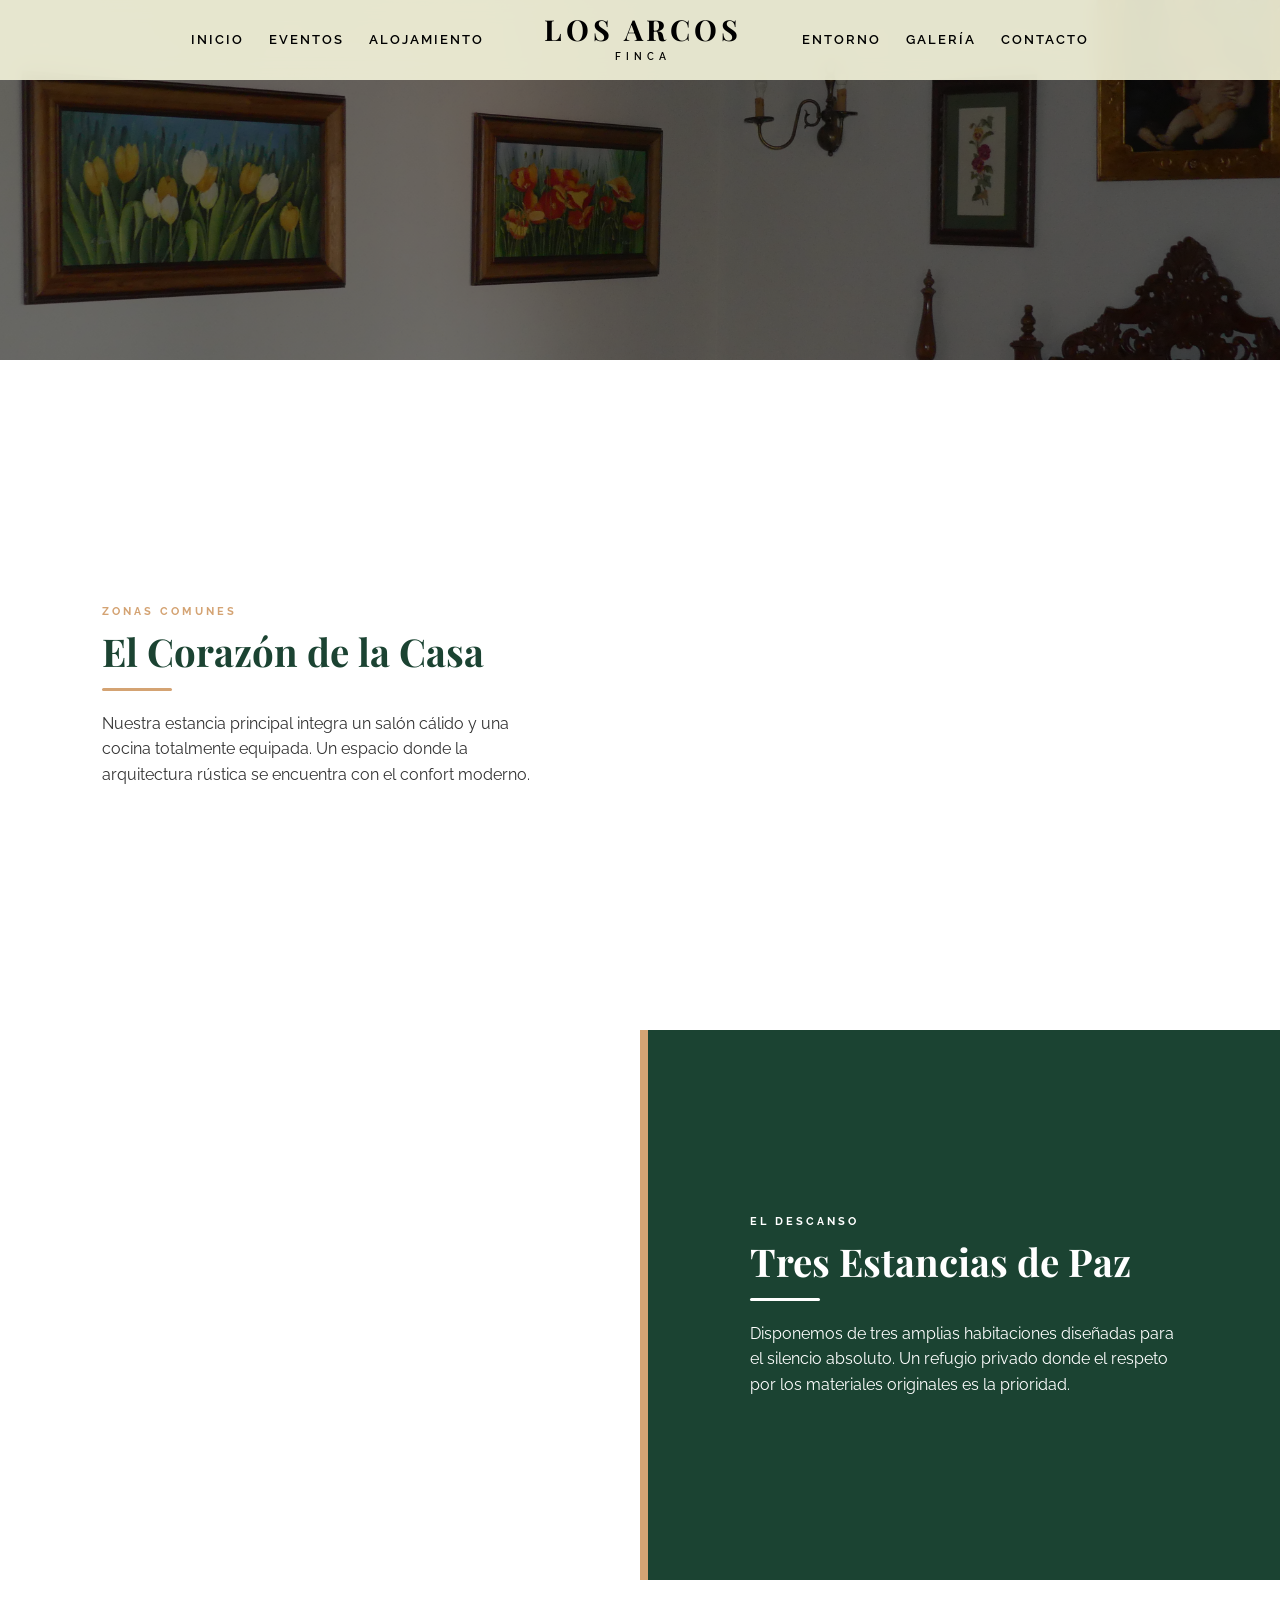
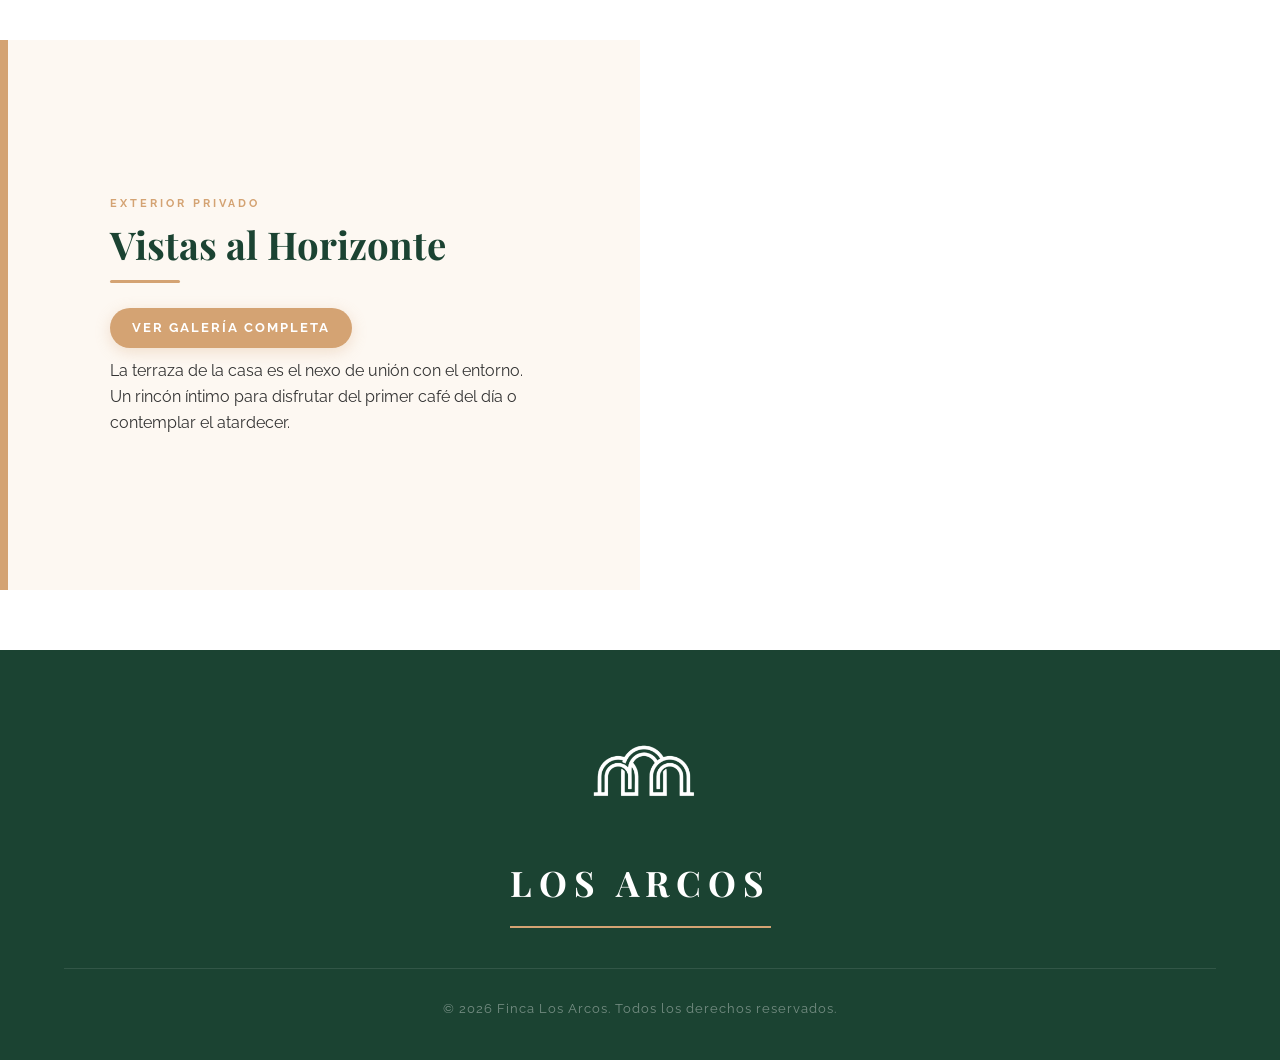
==== alojamiento.html @ bed1487e "animaciones en todas las paginas" ====
<!DOCTYPE html>
<html lang="es">

<head>
    <meta charset="UTF-8">
    <meta name="viewport" content="width=device-width, initial-scale=1.0">
    <title>Alojamiento | La Finca</title>
    <link rel="stylesheet" href="style.css">
    <link rel="stylesheet" href="https://unpkg.com/aos@next/dist/aos.css" />
    <link href="https://fonts.googleapis.com/css2?family=Montserrat:wght@400;600&family=Playfair+Display:wght@700&display=swap" rel="stylesheet">
</head>

<body>

    <header class="header-interno header-alojamiento">
        <nav class="nav-principal">
            <div class="nav-bloque">
                <a href="index.html">Inicio</a>
                <a href="eventos.html">Eventos</a>
                <a href="alojamiento.html">Alojamiento</a>
            </div>
            <div class="logo-central">
                <h1>LOS ARCOS</h1>
                <div class="sub-logo"><span>FINCA</span></div>
            </div>
            <div class="nav-bloque">
                <a href="lugar.html">Entorno</a>
                <a href="galeria.html">Galería</a>
                <a href="contacto.html">Contacto</a>
            </div>
        </nav>
        <h1 class="titulo-pagina" data-aos="fade-up" style="color: white; position: relative; z-index: 1;"></h1>
    </header>

    <main>
        <section class="seccion-lugar-premium">
            <div class="bloque-mosaico">
                <div class="mosaico-texto animar" data-aos="fade-right">
                    <span class="tag-categoria">ZONAS COMUNES</span>
                    <h2>El Corazón de la Casa</h2>
                    <p>Nuestra estancia principal integra un salón cálido y una cocina totalmente equipada. Un espacio
                        donde la arquitectura rústica se encuentra con el confort moderno.</p>
                </div>
                <div class="contenedor-imagen-mosaico animar" data-aos="fade-left">
                    <div class="mosaico-imagen" style="background-image: url('Imagenes/salon.jpg');"></div>
                </div>
            </div>
        </section>

        <section class="seccion-lugar-premium" style="padding-top: 0;">
            <div class="bloque-mosaico invertido">
                <div class="mosaico-texto animar fondo-verde-lujo" data-aos="fade-left">
                    <span class="tag-categoria">EL DESCANSO</span>
                    <h2 class="text-blanco">Tres Estancias de Paz</h2>
                    <p class="text-blanco-suave">Disponemos de tres amplias habitaciones diseñadas para el silencio
                        absoluto. Un refugio privado donde el respeto por los materiales originales es la prioridad.</p>
                </div>
                <div class="contenedor-imagen-mosaico animar" data-aos="fade-right">
                    <div class="mosaico-imagen" style="background-image: url('Imagenes/Cama.JPG');"></div>
                </div>
            </div>
        </section>

        <section class="seccion-lugar-premium" style="padding-top: 0;">
            <div class="bloque-mosaico">
                <div class="mosaico-texto animar fondo-gris-lujo" data-aos="fade-right">
                    <span class="tag-categoria">EXTERIOR PRIVADO</span>
                    <div class="mosaico-cabecera">
                        <h2>Vistas al Horizonte</h2>
                        <a href="galeria.html" class="boton-dorado-mosaico">Ver Galería Completa</a>
                    </div>
                    <p>La terraza de la casa es el nexo de unión con el entorno. Un rincón íntimo para disfrutar del
                        primer café del día o contemplar el atardecer.</p>
                </div>
                <div class="contenedor-imagen-mosaico animar" data-aos="fade-left">
                    <div class="mosaico-imagen" style="background-image: url('Imagenes/terraza2.jpg');"></div>
                </div>
            </div>
        </section>
    </main>

    <footer class="footer-premium">
        <div class="footer-content">
            <div class="footer-logo-contenedor">
                <a href="index.html">
                    <img src="Imagenes/arcos_logo.png" alt="Logo Los Arcos" class="logo-footer-img">
                    <h2 class="footer-logo-texto">LOS ARCOS</h2>
                </a>
            </div>
            <div class="footer-copyright">
                <p>&copy; 2026 Finca Los Arcos. Todos los derechos reservados.</p>
            </div>
        </div>
    </footer>

    <script src="https://unpkg.com/aos@next/dist/aos.js"></script>
    <script>
        AOS.init({
            duration: 1000,
            once: true,
            offset: 150
        });
    </script>
</body>

</html>
---- style.css ----
/* ============================================================
   1. VARIABLES Y BASE (Limpio y Optimizado)
   ============================================================ */
@import url('https://fonts.googleapis.com/css2?family=Playfair+Display:ital,wght@0,700;1,700&family=Raleway:wght@300;400;600&display=swap');

:root {
    --primario: #1b4332;
    /* Verde Bosque */
    --secundario: #d4a373;
    /* Dorado Arcos */
    --fondo: #ffffff;
    /* Blanco puro para que solo destaque el header */
    --blanco: #ffffff;
    --fuente-titulos: 'Playfair Display', serif;
    --fuente-texto: 'Raleway', sans-serif;
    --sombra: 0 10px 30px rgba(0, 0, 0, 0.15);
    --grid-verde: #3d5245;
    --grid-naranja: #fdf2e9;
}

* {
    margin: 0;
    padding: 0;
    box-sizing: border-box;
}

body {
    background-color: var(--fondo);
    font-family: var(--fuente-texto);
    color: #333;
    overflow-x: hidden;
    line-height: 1.6;
    width: 100%;
}

/* ============================================================
   2. NAVEGACIÓN (Centrado Premium)
   ============================================================ */
.nav-principal {
    position: fixed;
    top: 0;
    left: 0;
    width: 100%;
    padding: 15px 5%;
    background: rgba(245, 245, 220, 0.9);
    /* Mantenemos el header beige solicitado */
    backdrop-filter: blur(10px);
    display: flex;
    justify-content: center;
    align-items: center;
    gap: 60px;
    z-index: 9000;
}

.logo-central {
    text-align: center;
    flex-shrink: 0;
}

.logo-central h1 {
    font-family: var(--fuente-titulos);
    font-size: 1.8rem;
    color: #000000;
    letter-spacing: 4px;
    margin: 0;
    line-height: 1;
}

.sub-logo span {
    font-size: 10px;
    color: #000000;
    letter-spacing: 5px;
    text-transform: uppercase;
    font-weight: 600;
    display: block;
    margin-top: 5px;
}

.nav-bloque {
    display: flex;
    gap: 25px;
}

.nav-bloque a {
    text-decoration: none;
    color: #000000;
    font-size: 0.8rem;
    text-transform: uppercase;
    letter-spacing: 2px;
    font-weight: 600;
    transition: 0.3s;
}

.nav-bloque a:hover {
    color: var(--primario);
}


/* ============================================================
   3. CABECERAS (HEADERS)
   ============================================================ */
.header-inicio,
.header-interno {
    width: 100%;
    background-size: cover;
    background-position: center;
    display: flex;
    flex-direction: column;
    justify-content: center;
    align-items: center;
    color: white;
    text-align: center;
}

.header-inicio {
    height: 100vh;
    background-image: linear-gradient(rgba(0, 0, 0, 0.3), rgba(0, 0, 0, 0.3)), url('Imagenes/foto_principal_piscina.jpg');
}

.header-interno {
    height: 40vh;
    padding-top: 80px;
}

.header-servicios {
    background-image: linear-gradient(rgba(0, 0, 0, 0.5), rgba(0, 0, 0, 0.5)), url('Imagenes/foto_evento_cumple.jpg');
    background-position: center 49%;
}

.header-galeria-foto,
.header-contacto {
    background-image: linear-gradient(rgba(0, 0, 0, 0.5), rgba(0, 0, 0, 0.5)), url('Imagenes/flores_lilas.JPG');
    background-position: center 40%;
}

.header-lugar {
    background-image: linear-gradient(rgba(0, 0, 0, 0.5), rgba(0, 0, 0, 0.5)), url('Imagenes/flores4.JPG');
    background-position: center 40%;
}

.header-alojamiento {
    background-image: linear-gradient(rgba(0, 0, 0, 0.5), rgba(0, 0, 0, 0.5)), url('Imagenes/Cuarto_con_aire2.JPG   ');
    background-position: center 35%; 
}

.titulo-pagina {
    font-family: var(--fuente-titulos);
    font-size: clamp(2.2rem, 8vw, 3.5rem);
    color: var(--primario);
    margin: 40px 0;
    text-align: center;
}

/* ============================================================
   4. MOSAICOS (Lujo Supremo)
   ============================================================ */
.seccion-lugar-premium {
    padding: 60px 0;
    width: 100%;
    overflow: hidden;
}

.bloque-mosaico {
    display: flex;
    flex-wrap: wrap;
    width: 100%;
    background: var(--blanco);
    align-items: stretch;
}

.bloque-mosaico.invertido {
    flex-direction: row-reverse;
}

.contenedor-imagen-mosaico,
.mosaico-texto {
    flex: 1;
    min-width: 50%;
    display: flex;
}

.mosaico-imagen {
    width: 100%;
    min-height: 550px;
    background-size: cover;
    background-position: center;
    transition: 0.8s ease;
}

.mosaico-texto {
    padding: 80px 8%;
    flex-direction: column;
    justify-content: center;
    position: relative;
}

.fondo-verde-lujo {
    background-color: var(--primario);
    border-left: 8px solid var(--secundario);
}

.fondo-gris-lujo {
    background-color: #fdf8f2;
    border-left: 8px solid var(--secundario);
}


.mosaico-texto h2 {
    color: var(--primario);
    font-family: var(--fuente-titulos);
    font-weight: 700;
    margin-bottom: 20px;
    font-size: 2.4rem;
    line-height: 1.1;
}

/* Nueva fila para título y botón en mosaicos */
.mosaico-cabecera {
    display: flex;
    align-items: baseline;
    gap: 25px;
    margin-bottom: 10px;
    width: 100%;
    flex-wrap: wrap;
}

.mosaico-cabecera h2 {
    margin-bottom: 0 !important;
}

.mosaico-cabecera h2::after {
    content: "";
    display: block;
    width: 40px;
    height: 3px;
    background-color: var(--secundario);
    margin-top: 10px;
    border-radius: 2px;
}

.mosaico-cabecera .boton-dorado-mosaico {
    margin-top: 0 !important;
    flex-shrink: 0;
    padding: 10px 22px !important;
    font-size: 0.8rem !important;
    border-radius: 50px;
    /* Un toque más moderno/circular para diferenciarlo */
}

@media (max-width: 900px) {
    .mosaico-cabecera {
        flex-direction: column;
        align-items: flex-start;
        gap: 15px;
    }
}

.mosaico-texto h2::after {
    content: "";
    display: block;
    width: 70px;
    height: 3px;
    background-color: var(--secundario);
    margin-top: 15px;
    border-radius: 2px;
}

.fondo-verde-lujo h2,
.fondo-verde-lujo p,
.fondo-verde-lujo .tag-categoria {
    color: white;
}


.fondo-verde-lujo h2::after {
    background-color: white;
}

/* Tags y detalles */
.tag-categoria {
    font-size: 0.7rem;
    text-transform: uppercase;
    letter-spacing: 3px;
    color: var(--secundario);
    font-weight: 700;
    margin-bottom: 10px;
    display: block;
}

.usos-finca {
    display: flex;
    flex-wrap: wrap;
    gap: 8px;
    margin-top: 25px;
}

.tag {
    background-color: rgba(212, 163, 115, 0.1);
    color: #555;
    border: 1px solid rgba(212, 163, 115, 0.3);
    padding: 5px 12px;
    border-radius: 4px;
    font-size: 0.65rem;
    font-weight: 600;
    text-transform: uppercase;
    letter-spacing: 1px;
}

/* Arreglo para listas en lugar.html */
.puntos-lujo {
    list-style: none;
    padding: 0;
    margin-top: 25px;
}

.puntos-lujo li {
    color: white;
    margin-bottom: 12px;
    padding-left: 30px;
    position: relative;
    font-size: 1.1rem;
    text-align: left;
}

.puntos-lujo li::before {
    content: "✓";
    position: absolute;
    left: 0;
    color: var(--secundario);
    font-weight: 900;
}

/* ============================================================
   5. CONTACTO Y FORMULARIOS
   ============================================================ */
.seccion-contacto-foto {
    background: linear-gradient(rgba(0, 0, 0, 0.4), rgba(0, 0, 0, 0.4)), url('Imagenes/Patio_para_fondo.jpeg');
    background-size: cover;
    background-position: center;
    background-attachment: fixed;
    padding: 120px 5% 80px;
    min-height: 100vh;
    display: flex;
    flex-direction: column;
    align-items: center;
    justify-content: center;
}

.contacto-container {
    background: rgba(253, 250, 240, 0.85);
    backdrop-filter: blur(15px);
    -webkit-backdrop-filter: blur(15px);
    padding: 50px;
    border-radius: 20px;
    display: grid;
    grid-template-columns: repeat(auto-fit, minmax(300px, 1fr));
    gap: 50px;
    width: 100%;
    max-width: 1100px;
    box-shadow: 0 25px 50px rgba(0, 0, 0, 0.2);
    border: 1px solid rgba(255, 255, 255, 0.4);
}

.form-control {
    width: 100%;
    padding: 18px;
    margin-bottom: 20px;
    border: 1px solid rgba(0, 0, 0, 0.1);
    border-radius: 8px;
    font-family: var(--fuente-texto);
    background: var(--blanco);
    transition: 0.3s;
}

.form-control:focus {
    outline: none;
    border-color: var(--secundario);
    box-shadow: 0 0 10px rgba(212, 163, 115, 0.2);
}

.seccion-contacto-foto .btn {
    background-color: var(--secundario) !important;
    color: white !important;
    padding: 20px;
    border: none !important;
    border-radius: 8px;
    font-weight: 700;
    text-transform: uppercase;
    letter-spacing: 3px;
    cursor: pointer;
    transition: 0.4s;
    box-shadow: 0 5px 15px rgba(212, 163, 115, 0.3);
    width: 100%;
}

.seccion-contacto-foto .btn:hover {
    background-color: #b0845a !important;
    transform: translateY(-3px);
}

/* ============================================================
   6. FOOTER Y LOGOS (VERSIÓN FINAL Y LIMPIA)
   ============================================================ */
.footer-premium {
    background: var(--primario);
    color: white;
    padding: 80px 5% 40px;
    text-align: center;
    width: 100%;
    display: block;
    clear: both;
    /* Evita que se monte en otros elementos */
}

/* Contenedor del enlace para que no herede estilos de texto */
.footer-logo-contenedor a {
    text-decoration: none !important;
    display: inline-block;
}

.logo-footer-img {
    max-width: 180px;
    height: auto;
    margin-bottom: 15px;
    filter: brightness(0) invert(1);
    transition: 0.3s ease;
}

.footer-logo-texto {
    font-family: var(--fuente-titulos);
    font-size: 2.2rem;
    color: #ffffff;
    letter-spacing: 7px;
    text-transform: uppercase;
    text-decoration: none;
    margin: 0 auto;
    display: block;
    border-bottom: 2px solid var(--secundario);
    padding-bottom: 15px;
    width: fit-content;
}


.footer-logo-contenedor a:hover .logo-footer-img {
    transform: scale(1.05);
}

.footer-copyright {
    font-size: 0.8rem;
    color: rgba(255, 255, 255, 0.4);
    border-top: 1px solid rgba(255, 255, 255, 0.1);
    padding-top: 30px;
    margin-top: 40px;
    letter-spacing: 1px;
}

/* ============================================================
   7. GALERÍA (MURAL) - Versión Optimizada
   ============================================================ */
.seccion-mural {
    padding: 60px 5%;
    max-width: 1400px;
    margin: 0 auto;
}

.grid-mural {
    display: grid;
    grid-template-columns: repeat(3, 1fr);
    gap: 30px;
    margin-top: 30px;
}

.marco-foto {
    position: relative;
    height: 400px;
    border-radius: 15px;
    overflow: hidden;
    cursor: pointer;
    box-shadow: 0 15px 35px rgba(0, 0, 0, 0.1);
    transition: all 0.5s cubic-bezier(0.165, 0.84, 0.44, 1);
}

.marco-foto img {
    width: 100%;
    height: 100%;
    object-fit: cover;
    transition: 0.5s;
}

.marco-foto:hover img {
    transform: scale(1.1);
}

.overlay-foto {
    position: absolute;
    inset: 0;
    background: rgba(27, 67, 50, 0.5);
    display: flex;
    align-items: center;
    justify-content: center;
    opacity: 0;
    transition: 0.3s;
    color: white;
    font-weight: bold;
}

.marco-foto:hover .overlay-foto {
    opacity: 1;
}

/* Modal */
.modal {
    display: none;
    position: fixed;
    z-index: 10000;
    inset: 0;
    background: rgba(0, 0, 0, 0.9);
    backdrop-filter: blur(12px);
    align-items: center;
    justify-content: center;
    padding: 20px;
}

.modal-card {
    background: var(--blanco);
    display: flex;
    max-width: 1000px;
    width: 95%;
    max-height: 85vh;
    border-radius: 20px;
    overflow: hidden;
    animation: slideInUp 0.5s ease-out;
}

@keyframes slideInUp {
    from {
        transform: translateY(50px);
        opacity: 0;
    }

    to {
        transform: translateY(0);
        opacity: 1;
    }
}

.modal-img-container {
    flex: 1.4;
    background: #000;
}

.modal-img-container img {
    width: 100%;
    height: 100%;
    object-fit: cover;
}

.modal-text-container {
    flex: 1;
    padding: 40px;
    display: flex;
    flex-direction: column;
    justify-content: center;
    background: var(--blanco);
}

.cerrar-modal {
    position: absolute;
    top: 20px;
    right: 30px;
    color: white;
    font-size: 50px;
    cursor: pointer;
}


/* ============================================================
   8. BOTONES GLOBALES (Optimizados)
   ============================================================ */
.btn,
.btn-dorado,
.boton-dorado-mosaico,
.btn-blanco,
.boton-blanco-mosaico,
.btn-seccion {
    display: inline-block;
    padding: 16px 40px;
    text-decoration: none;
    font-weight: 700;
    text-transform: uppercase;
    letter-spacing: 2px;
    font-size: 0.85rem;
    border-radius: 4px;
    transition: all 0.4s ease;
    border: none;
    cursor: pointer;
    margin-top: 15px;
    text-align: center;
}

/* Variantes de Color */
.btn,
.btn-dorado,
.boton-dorado-mosaico {
    background-color: var(--secundario);
    color: white;
    box-shadow: 0 4px 15px rgba(212, 163, 115, 0.3);
}

.btn-blanco,
.boton-blanco-mosaico {
    background-color: var(--blanco);
    color: var(--primario);
}

.btn-seccion {
    padding: 12px 28px;
    background: transparent;
    color: var(--primario);
    border: 1px solid var(--primario);
    border-radius: 2px;
}

/* Efectos Hover */
.btn:hover,
.btn-dorado:hover,
.boton-dorado-mosaico:hover,
.btn-blanco:hover,
.boton-blanco-mosaico:hover,
.btn-seccion:hover {
    transform: translateY(-3px);
    box-shadow: 0 8px 20px rgba(0, 0, 0, 0.2);
    filter: brightness(1.1);
}

.btn-seccion:hover {
    background: var(--primario);
    color: white;
    box-shadow: 0 5px 15px rgba(27, 67, 50, 0.2);
}


/* ============================================================
   FIX PÁGINA DE GRACIAS (CENTRADO Y ALTURA)
   ============================================================ */

.seccion-gracias-premium {
    min-height: 100vh;
    /* Ocupa todo el alto de la pantalla */
    width: 100%;
    background: linear-gradient(rgba(0, 0, 0, 0.6), rgba(0, 0, 0, 0.6)),
        url('Imagenes/Patio_para_fondo.jpeg');
    background-size: cover;
    background-position: center;
    background-attachment: fixed;
    /* Efecto elegante al mover */

    display: flex;
    align-items: center;
    /* Centra verticalmente */
    justify-content: center;
    /* Centra horizontalmente */
    padding: 100px 20px;
    /* Espacio para que el menú no tape nada */
    box-sizing: border-box;
}

.tarjeta-cristal-gracias {
    background: rgba(255, 255, 255, 0.95);
    backdrop-filter: blur(15px);
    padding: 50px 40px;
    border-radius: 15px;
    max-width: 650px;
    width: 100%;
    text-align: center;
    box-shadow: 0 20px 40px rgba(0, 0, 0, 0.4);
    border: 1px solid rgba(255, 255, 255, 0.3);
    margin-top: 50px;
    /* Empuja la tarjeta hacia abajo para que no la tape el nav */
}

.tarjeta-cristal-gracias h2 {
    font-family: var(--fuente-titulos);
    color: var(--primario);
    font-size: 3rem !important;
    margin-bottom: 20px;
}

.tarjeta-cristal-gracias p {
    color: #333;
    font-size: 1.1rem;
    margin-bottom: 15px;
    line-height: 1.6;
}

.divisor-dorado {
    width: 80px;
    height: 2px;
    background: var(--secundario);
    margin: 25px auto;
}

/* Para que el botón no salga pegado a la izquierda */
.tarjeta-cristal-gracias .btn-dorado {
    margin-top: 20px;
    display: inline-block !important;
    /* Asegura que se comporte como botón centrado */
}

/* ============================================================
   REGLAS RESPONSIVE (EL FIX PARA MÓVIL)
   ============================================================ */

/* ============================================================
   9. REGLAS RESPONSIVE (Optimizadas)
   ============================================================ */

@media (max-width: 900px) {
    .nav-principal {
        flex-direction: column;
        gap: 15px;
        padding: 15px;
    }

    .nav-bloque {
        gap: 15px;
        flex-wrap: wrap;
        justify-content: center;
    }
}

@media (max-width: 768px) {

    /* Ajuste de Títulos */
    .titulo-pagina {
        font-size: 2.2rem;
        margin: 20px 0;
        padding: 0 10px;
    }

    /* Mosaicos */
    .bloque-mosaico,
    .bloque-mosaico.invertido {
        flex-direction: column;
    }

    .contenedor-imagen-mosaico,
    .mosaico-texto {
        width: 100%;
        min-width: 100%;
        padding: 40px 10%;
    }

    .mosaico-imagen {
        min-height: 300px;
    }

    .nav-principal {
        padding: 10px;
        gap: 10px;
    }

    .logo-central h1 {
        font-size: 1.2rem;
    }

    /* Contacto y Gracias */
    .contacto-container,
    .tarjeta-cristal-gracias {
        padding: 30px 20px;
        width: 95%;
        margin-top: 80px;
    }

    .contacto-container {
        grid-template-columns: 1fr;
    }

    .mosaico-cabecera {
        display: flex;
        flex-direction: column;
        align-items: center;
        text-align: center;
        margin-bottom: 20px;
    }

    .grid-mural {
        grid-template-columns: repeat(2, 1fr);
    }

    .marco-foto {
        height: 250px;
    }

    /* Botones */
    .btn,
    .btn-dorado,
    .btn-blanco,
    .btn-seccion,
    .boton-dorado-mosaico,
    .boton-blanco-mosaico {
        width: 100%;
        padding: 15px 20px;
    }

    /* Listas */
    .puntos-lujo li {
        font-size: 0.95rem;
    }

    /* Modal Galería */
    .modal-card {
        flex-direction: column;
        overflow-y: auto;
    }

    .modal-img-container {
        flex: none;
        height: 250px;
    }

    .modal-text-container {
        padding: 20px;
    }
}


/* --- CONTENEDOR DEL MENÚ FLOTANTE --- */
.redes-flotantes-container {
    position: fixed;
    bottom: 30px;
    right: 30px;
    z-index: 1000;
    display: flex;
    flex-direction: column;
    align-items: center;
    gap: 15px;
}

/* --- LISTA DE ICONOS (OCULTA INICIALMENTE) --- */
.redes-lista {
    display: flex;
    flex-direction: column;
    gap: 15px;
    opacity: 0;
    visibility: hidden;
    transform: translateY(20px);
    /* Empieza un poco más abajo */
    transition: all 0.3s ease;
}

/* Clase que se activa con el click (hace la magia) */
.redes-lista.mostrar-redes {
    opacity: 1;
    visibility: visible;
    transform: translateY(0);
    /* Sube a su sitio */
}

/* --- ESTILO DE CADA RED SOCIAL --- */
.icono-red {
    width: 45px;
    height: 45px;
    border-radius: 50%;
    display: flex;
    justify-content: center;
    align-items: center;
    background-color: white;
    box-shadow: 0 4px 10px rgba(0, 0, 0, 0.15);
    transition: transform 0.2s ease;
    text-decoration: none;
}

.icono-red img {
    width: 28px;
    height: 28px;
}

.email-icon {
    font-size: 22px;
    color: #1a2f23;
}

.icono-red:hover {
    transform: scale(1.15);
    /* Se agranda un poco al pasar el ratón */
}

/* --- BOTÓN PRINCIPAL (EL DE ABRIR) --- */
.btn-flotante-main {
    width: 60px;
    height: 60px;
    border-radius: 50%;
    background-color: #1a2f23;
    /* Verde oscuro elegante */
    color: white;
    border: none;
    font-size: 26px;
    cursor: pointer;
    box-shadow: 0 5px 15px rgba(0, 0, 0, 0.3);
    transition: all 0.3s ease;
    display: flex;
    justify-content: center;
    align-items: center;
}

.btn-flotante-main:hover {
    background-color: #b08d57;
    /* Se pone dorado al pasar el ratón */
    transform: scale(1.05);
}

/* --- AJUSTE PARA EL MÓVIL --- */
@media (max-width: 768px) {
    .redes-flotantes-container {
        bottom: 20px;
        right: 20px;
    }

    .btn-flotante-main {
        width: 55px;
        height: 55px;
        font-size: 22px;
    }
}

/* Contenedor centralizado */
.contenedor-filtros-premium {
    text-align: center;
    padding: 40px 0;
    background: #fdfdfd;
    /* Un gris casi blanco para separarlo sutilmente */
    position: sticky;
    /* Opcional: para que se quede arriba al bajar */
    top: 80px;
    /* Se queda debajo del menú principal */
    z-index: 10;
    margin-bottom: 40px;
}

/* El nuevo botón */
/* Los estilos de .btn-seccion ya están en la sección de Botones Globales */


/* ============================================================
   AJUSTE DE NAVEGACIÓN INTERNA (GALERÍA)
   ============================================================ */

/* 1. Movimiento suave para toda la página */
html {
    scroll-behavior: smooth;
}

/* 2. El "freno" para que el Nav y los filtros no tapen el título */
#exteriores,
#interiores,
#habitaciones {
    /* Ajustamos el margen para que la sección frene 
       donde terminan los botones de filtro */
    scroll-margin-top: 280px;
}

/* 3. Estilo extra para los títulos de sección (opcional si no los tenías) */
.titulo-seccion-galeria {
    font-family: var(--fuente-titulos);
    font-size: 2rem;
    color: var(--primario);
    margin-bottom: 30px;
    text-align: center;
    letter-spacing: 2px;
}
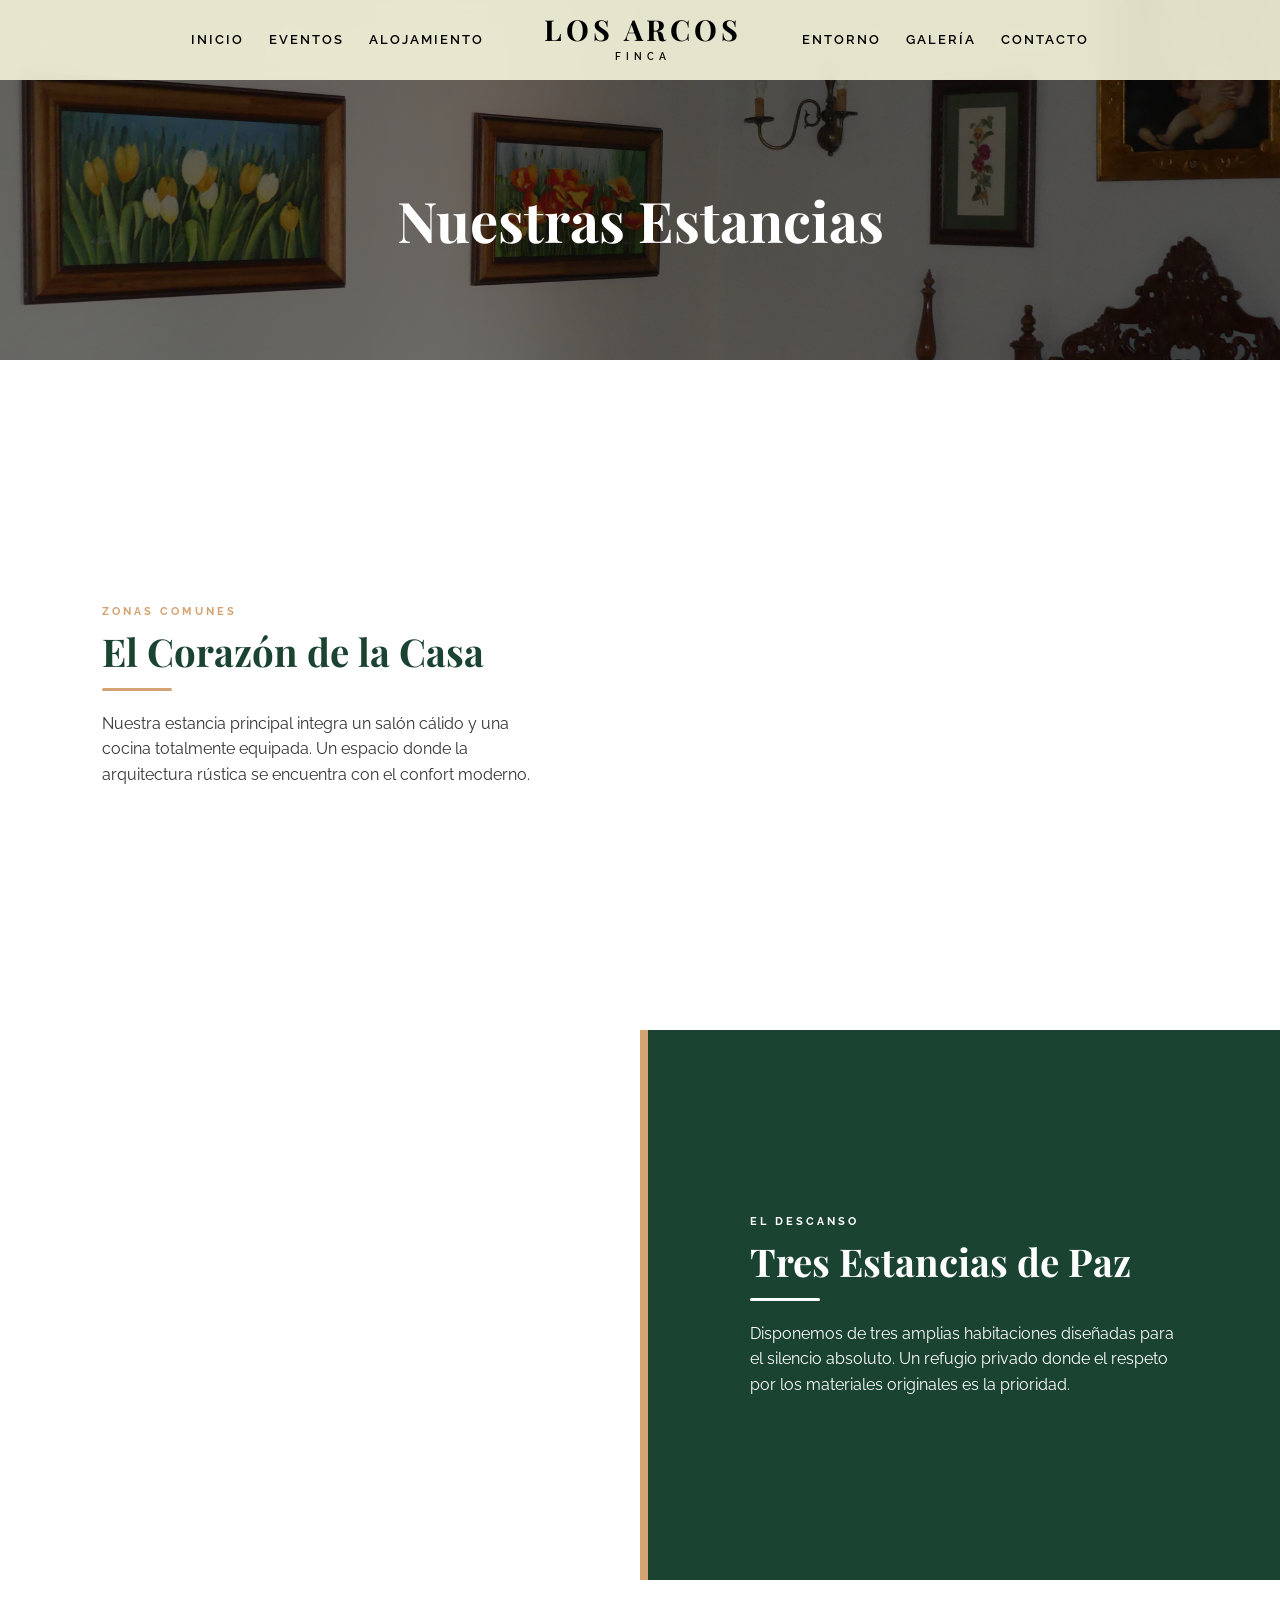
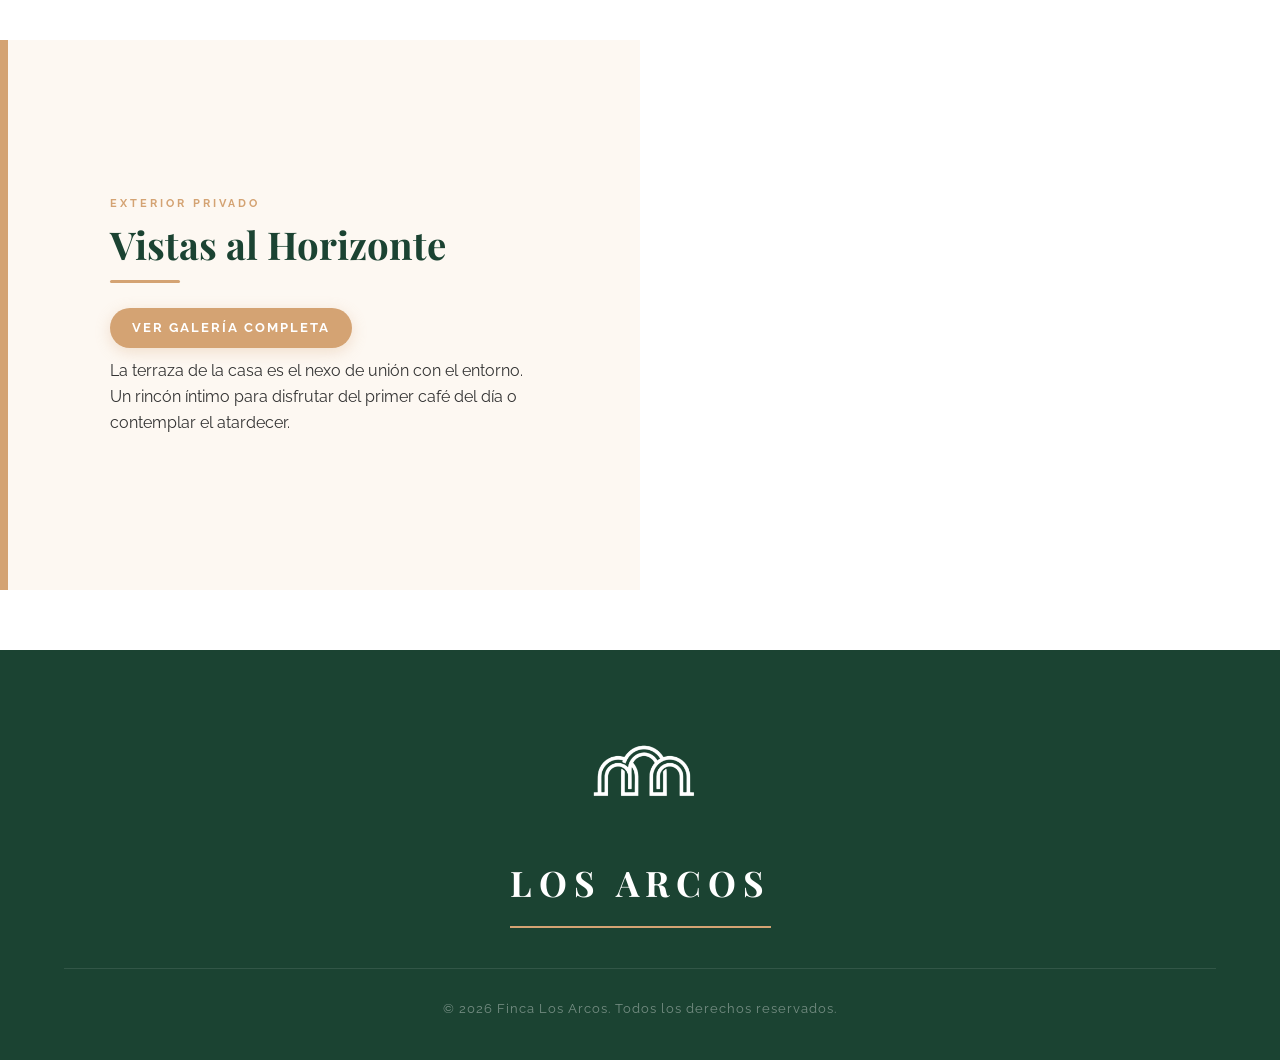
==== commit bc41b49e: "Cambios en alojamiento y galería Arreglo un header que tenia mal la lógica y aumento la duración en " ====
--- a/alojamiento.html
+++ b/alojamiento.html
@@ -4,32 +4,35 @@
 <head>
     <meta charset="UTF-8">
     <meta name="viewport" content="width=device-width, initial-scale=1.0">
-    <title>Alojamiento | La Finca</title>
+    <title>Alojamiento | Finca Los Arcos</title>
     <link rel="stylesheet" href="style.css">
     <link rel="stylesheet" href="https://unpkg.com/aos@next/dist/aos.css" />
-    <link href="https://fonts.googleapis.com/css2?family=Montserrat:wght@400;600&family=Playfair+Display:wght@700&display=swap" rel="stylesheet">
+    <link
+        href="https://fonts.googleapis.com/css2?family=Playfair+Display:ital,wght@0,700;1,700&family=Raleway:wght@300;400;600&display=swap"
+        rel="stylesheet">
 </head>
 
 <body>
 
+    <nav class="nav-principal">
+        <div class="nav-bloque">
+            <a href="index.html">Inicio</a>
+            <a href="eventos.html">Eventos</a>
+            <a href="alojamiento.html">Alojamiento</a>
+        </div>
+        <div class="logo-central">
+            <h1>LOS ARCOS</h1>
+            <div class="sub-logo"><span>FINCA</span></div>
+        </div>
+        <div class="nav-bloque">
+            <a href="lugar.html">Entorno</a>
+            <a href="galeria.html">Galería</a>
+            <a href="contacto.html">Contacto</a>
+        </div>
+    </nav>
+
     <header class="header-interno header-alojamiento">
-        <nav class="nav-principal">
-            <div class="nav-bloque">
-                <a href="index.html">Inicio</a>
-                <a href="eventos.html">Eventos</a>
-                <a href="alojamiento.html">Alojamiento</a>
-            </div>
-            <div class="logo-central">
-                <h1>LOS ARCOS</h1>
-                <div class="sub-logo"><span>FINCA</span></div>
-            </div>
-            <div class="nav-bloque">
-                <a href="lugar.html">Entorno</a>
-                <a href="galeria.html">Galería</a>
-                <a href="contacto.html">Contacto</a>
-            </div>
-        </nav>
-        <h1 class="titulo-pagina" data-aos="fade-up" style="color: white; position: relative; z-index: 1;"></h1>
+        <h1 class="titulo-pagina" data-aos="fade-up" style="color: white;">Nuestras Estancias</h1>
     </header>
 
     <main>
@@ -38,8 +41,8 @@
                 <div class="mosaico-texto animar" data-aos="fade-right">
                     <span class="tag-categoria">ZONAS COMUNES</span>
                     <h2>El Corazón de la Casa</h2>
-                    <p>Nuestra estancia principal integra un salón cálido y una cocina totalmente equipada. Un espacio
-                        donde la arquitectura rústica se encuentra con el confort moderno.</p>
+                    <p>Nuestra estancia principal integra un salón cálido y una cocina totalmente equipada. Un
+                        espacio donde la arquitectura rústica se encuentra con el confort moderno.</p>
                 </div>
                 <div class="contenedor-imagen-mosaico animar" data-aos="fade-left">
                     <div class="mosaico-imagen" style="background-image: url('Imagenes/salon.jpg');"></div>
@@ -53,7 +56,8 @@
                     <span class="tag-categoria">EL DESCANSO</span>
                     <h2 class="text-blanco">Tres Estancias de Paz</h2>
                     <p class="text-blanco-suave">Disponemos de tres amplias habitaciones diseñadas para el silencio
-                        absoluto. Un refugio privado donde el respeto por los materiales originales es la prioridad.</p>
+                        absoluto. Un refugio privado donde el respeto por los materiales originales es la prioridad.
+                    </p>
                 </div>
                 <div class="contenedor-imagen-mosaico animar" data-aos="fade-right">
                     <div class="mosaico-imagen" style="background-image: url('Imagenes/Cama.JPG');"></div>
--- a/style.css
+++ b/style.css
@@ -140,7 +140,7 @@
 
 .header-alojamiento {
     background-image: linear-gradient(rgba(0, 0, 0, 0.5), rgba(0, 0, 0, 0.5)), url('Imagenes/Cuarto_con_aire2.JPG   ');
-    background-position: center 35%; 
+    background-position: center 35%;
 }
 
 .titulo-pagina {
@@ -365,17 +365,19 @@
     width: 100%;
     padding: 18px;
     margin-bottom: 20px;
-    border: 1px solid rgba(0, 0, 0, 0.1);
+    border: 2px solid rgba(0, 0, 0, 0.15);
     border-radius: 8px;
     font-family: var(--fuente-texto);
+    font-size: 1.1rem;
     background: var(--blanco);
+    box-shadow: 0 4px 10px rgba(0, 0, 0, 0.05);
     transition: 0.3s;
 }
 
 .form-control:focus {
     outline: none;
     border-color: var(--secundario);
-    box-shadow: 0 0 10px rgba(212, 163, 115, 0.2);
+    box-shadow: 0 0 12px rgba(212, 163, 115, 0.4);
 }
 
 .seccion-contacto-foto .btn {
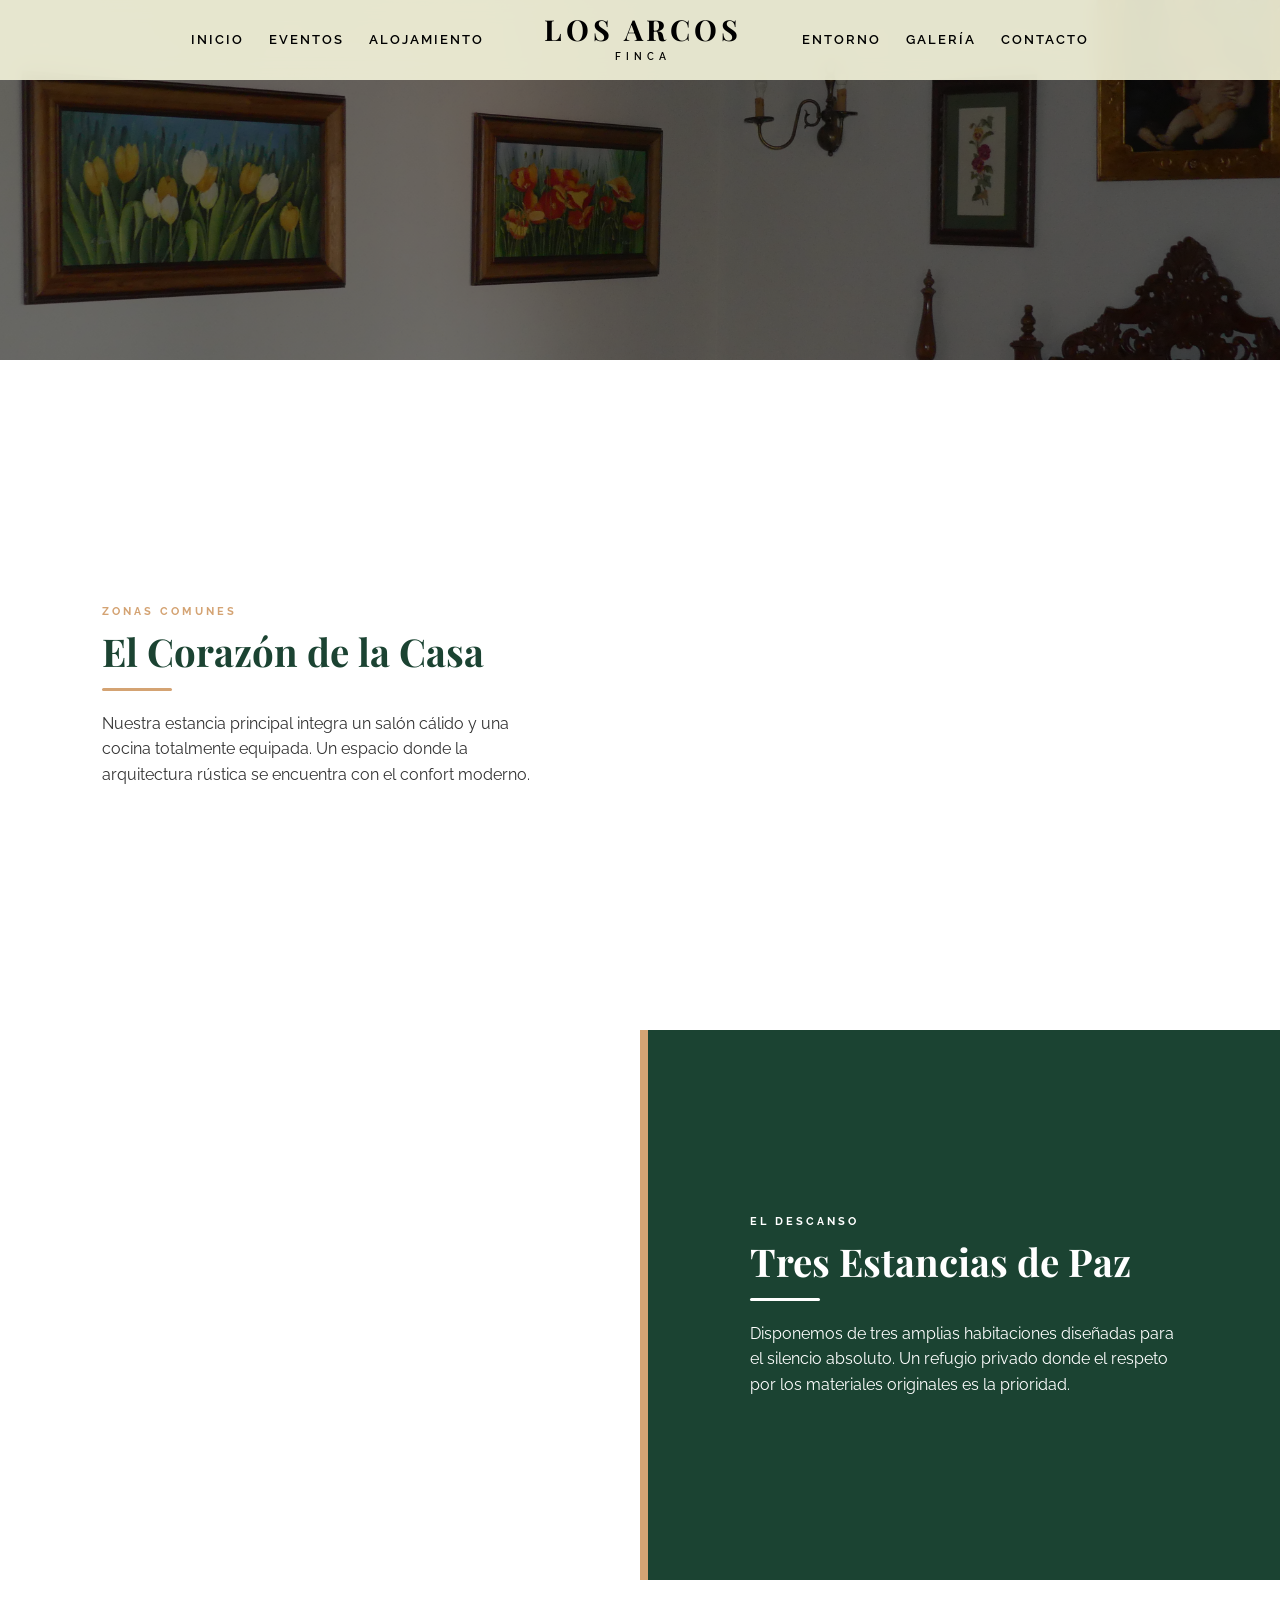
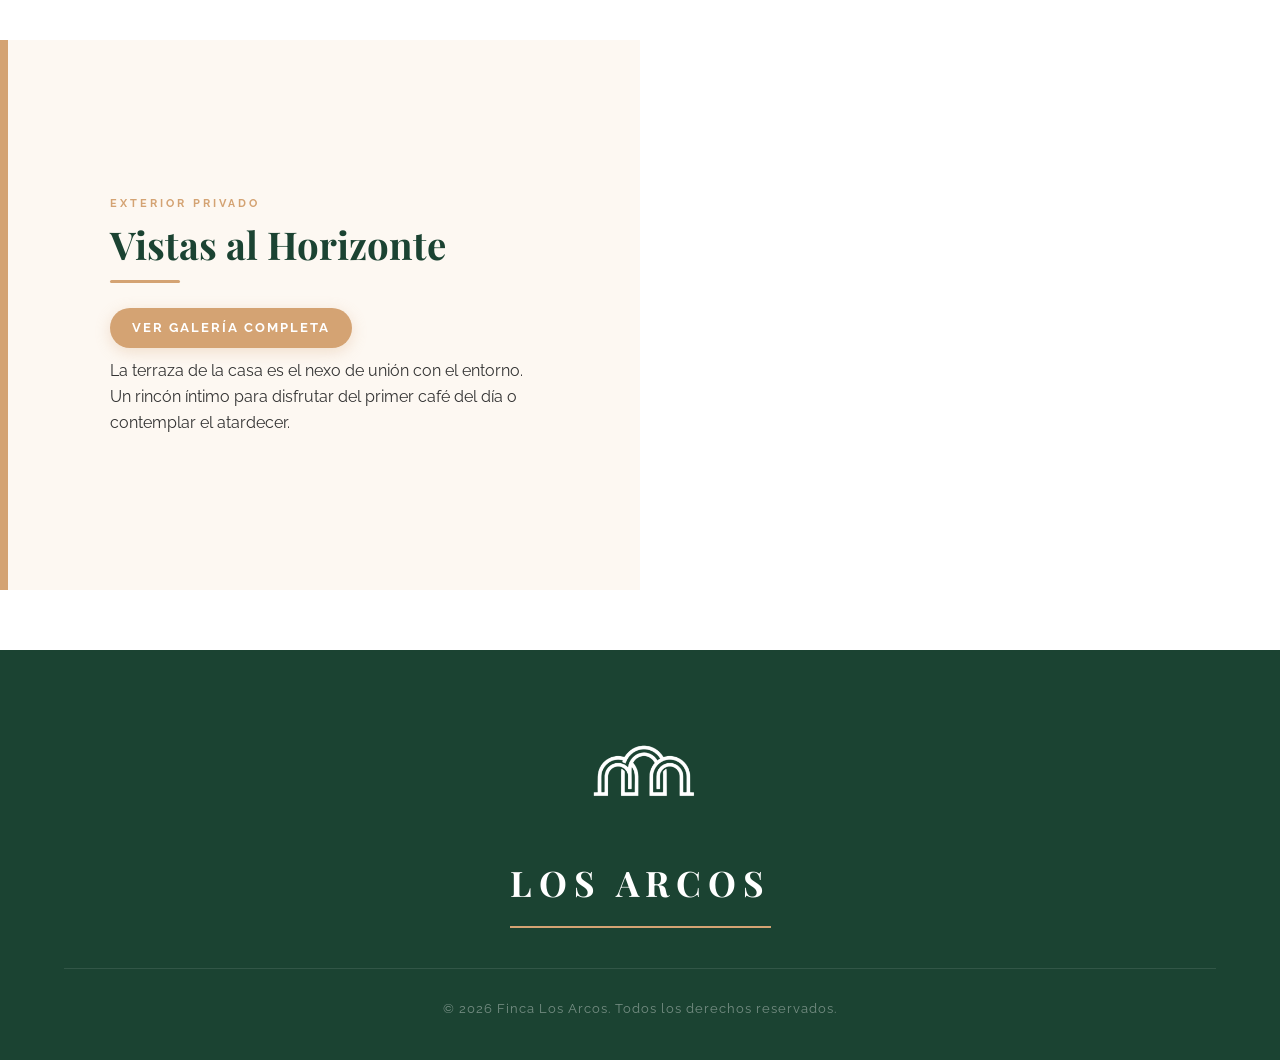
==== commit 8d976419: "titulol  en alojamiento estaba el header escrito" ====
--- a/alojamiento.html
+++ b/alojamiento.html
@@ -32,7 +32,6 @@
     </nav>
 
     <header class="header-interno header-alojamiento">
-        <h1 class="titulo-pagina" data-aos="fade-up" style="color: white;">Nuestras Estancias</h1>
     </header>
 
     <main>
--- a/style.css
+++ b/style.css
@@ -1,15 +1,10 @@
-/* ============================================================
-   1. VARIABLES Y BASE (Limpio y Optimizado)
-   ============================================================ */
+/* 1. VARIABLES Y BASE*/
 @import url('https://fonts.googleapis.com/css2?family=Playfair+Display:ital,wght@0,700;1,700&family=Raleway:wght@300;400;600&display=swap');
 
 :root {
     --primario: #1b4332;
-    /* Verde Bosque */
     --secundario: #d4a373;
-    /* Dorado Arcos */
     --fondo: #ffffff;
-    /* Blanco puro para que solo destaque el header */
     --blanco: #ffffff;
     --fuente-titulos: 'Playfair Display', serif;
     --fuente-texto: 'Raleway', sans-serif;
@@ -33,9 +28,7 @@
     width: 100%;
 }
 
-/* ============================================================
-   2. NAVEGACIÓN (Centrado Premium)
-   ============================================================ */
+/* 2. NAVEGACIÓN*/
 .nav-principal {
     position: fixed;
     top: 0;
@@ -43,7 +36,6 @@
     width: 100%;
     padding: 15px 5%;
     background: rgba(245, 245, 220, 0.9);
-    /* Mantenemos el header beige solicitado */
     backdrop-filter: blur(10px);
     display: flex;
     justify-content: center;
@@ -95,10 +87,7 @@
     color: var(--primario);
 }
 
-
-/* ============================================================
-   3. CABECERAS (HEADERS)
-   ============================================================ */
+/* 3. HEADERS*/
 .header-inicio,
 .header-interno {
     width: 100%;
@@ -151,9 +140,7 @@
     text-align: center;
 }
 
-/* ============================================================
-   4. MOSAICOS (Lujo Supremo)
-   ============================================================ */
+/* 4. MOSAICOS*/
 .seccion-lugar-premium {
     padding: 60px 0;
     width: 100%;
@@ -214,7 +201,6 @@
     line-height: 1.1;
 }
 
-/* Nueva fila para título y botón en mosaicos */
 .mosaico-cabecera {
     display: flex;
     align-items: baseline;
@@ -244,7 +230,6 @@
     padding: 10px 22px !important;
     font-size: 0.8rem !important;
     border-radius: 50px;
-    /* Un toque más moderno/circular para diferenciarlo */
 }
 
 @media (max-width: 900px) {
@@ -306,7 +291,6 @@
     letter-spacing: 1px;
 }
 
-/* Arreglo para listas en lugar.html */
 .puntos-lujo {
     list-style: none;
     padding: 0;
@@ -330,9 +314,7 @@
     font-weight: 900;
 }
 
-/* ============================================================
-   5. CONTACTO Y FORMULARIOS
-   ============================================================ */
+/* 5. CONTACTO Y FORMULARIOS*/
 .seccion-contacto-foto {
     background: linear-gradient(rgba(0, 0, 0, 0.4), rgba(0, 0, 0, 0.4)), url('Imagenes/Patio_para_fondo.jpeg');
     background-size: cover;
@@ -400,9 +382,7 @@
     transform: translateY(-3px);
 }
 
-/* ============================================================
-   6. FOOTER Y LOGOS (VERSIÓN FINAL Y LIMPIA)
-   ============================================================ */
+/* 6. FOOTER Y LOGOS*/
 .footer-premium {
     background: var(--primario);
     color: white;
@@ -411,10 +391,8 @@
     width: 100%;
     display: block;
     clear: both;
-    /* Evita que se monte en otros elementos */
-}
-
-/* Contenedor del enlace para que no herede estilos de texto */
+}
+
 .footer-logo-contenedor a {
     text-decoration: none !important;
     display: inline-block;
@@ -456,9 +434,7 @@
     letter-spacing: 1px;
 }
 
-/* ============================================================
-   7. GALERÍA (MURAL) - Versión Optimizada
-   ============================================================ */
+/* 7. GALERÍA*/
 .seccion-mural {
     padding: 60px 5%;
     max-width: 1400px;
@@ -510,7 +486,6 @@
     opacity: 1;
 }
 
-/* Modal */
 .modal {
     display: none;
     position: fixed;
@@ -576,9 +551,7 @@
 }
 
 
-/* ============================================================
-   8. BOTONES GLOBALES (Optimizados)
-   ============================================================ */
+/* 8. BOTONES*/
 .btn,
 .btn-dorado,
 .boton-dorado-mosaico,
@@ -600,7 +573,6 @@
     text-align: center;
 }
 
-/* Variantes de Color */
 .btn,
 .btn-dorado,
 .boton-dorado-mosaico {
@@ -623,7 +595,6 @@
     border-radius: 2px;
 }
 
-/* Efectos Hover */
 .btn:hover,
 .btn-dorado:hover,
 .boton-dorado-mosaico:hover,
@@ -642,28 +613,21 @@
 }
 
 
-/* ============================================================
-   FIX PÁGINA DE GRACIAS (CENTRADO Y ALTURA)
-   ============================================================ */
+/* 9. PÁGINA DE GRACIAS*/
 
 .seccion-gracias-premium {
     min-height: 100vh;
-    /* Ocupa todo el alto de la pantalla */
     width: 100%;
     background: linear-gradient(rgba(0, 0, 0, 0.6), rgba(0, 0, 0, 0.6)),
         url('Imagenes/Patio_para_fondo.jpeg');
     background-size: cover;
     background-position: center;
     background-attachment: fixed;
-    /* Efecto elegante al mover */
 
     display: flex;
     align-items: center;
-    /* Centra verticalmente */
     justify-content: center;
-    /* Centra horizontalmente */
     padding: 100px 20px;
-    /* Espacio para que el menú no tape nada */
     box-sizing: border-box;
 }
 
@@ -678,7 +642,6 @@
     box-shadow: 0 20px 40px rgba(0, 0, 0, 0.4);
     border: 1px solid rgba(255, 255, 255, 0.3);
     margin-top: 50px;
-    /* Empuja la tarjeta hacia abajo para que no la tape el nav */
 }
 
 .tarjeta-cristal-gracias h2 {
@@ -702,20 +665,12 @@
     margin: 25px auto;
 }
 
-/* Para que el botón no salga pegado a la izquierda */
 .tarjeta-cristal-gracias .btn-dorado {
     margin-top: 20px;
     display: inline-block !important;
-    /* Asegura que se comporte como botón centrado */
-}
-
-/* ============================================================
-   REGLAS RESPONSIVE (EL FIX PARA MÓVIL)
-   ============================================================ */
-
-/* ============================================================
-   9. REGLAS RESPONSIVE (Optimizadas)
-   ============================================================ */
+}
+
+/* 9. REGLAS RESPONSIVE*/
 
 @media (max-width: 900px) {
     .nav-principal {
@@ -733,14 +688,12 @@
 
 @media (max-width: 768px) {
 
-    /* Ajuste de Títulos */
     .titulo-pagina {
         font-size: 2.2rem;
         margin: 20px 0;
         padding: 0 10px;
     }
 
-    /* Mosaicos */
     .bloque-mosaico,
     .bloque-mosaico.invertido {
         flex-direction: column;
@@ -766,7 +719,6 @@
         font-size: 1.2rem;
     }
 
-    /* Contacto y Gracias */
     .contacto-container,
     .tarjeta-cristal-gracias {
         padding: 30px 20px;
@@ -794,7 +746,7 @@
         height: 250px;
     }
 
-    /* Botones */
+    /*Botones*/
     .btn,
     .btn-dorado,
     .btn-blanco,
@@ -805,12 +757,10 @@
         padding: 15px 20px;
     }
 
-    /* Listas */
     .puntos-lujo li {
         font-size: 0.95rem;
     }
 
-    /* Modal Galería */
     .modal-card {
         flex-direction: column;
         overflow-y: auto;
@@ -826,8 +776,6 @@
     }
 }
 
-
-/* --- CONTENEDOR DEL MENÚ FLOTANTE --- */
 .redes-flotantes-container {
     position: fixed;
     bottom: 30px;
@@ -839,7 +787,6 @@
     gap: 15px;
 }
 
-/* --- LISTA DE ICONOS (OCULTA INICIALMENTE) --- */
 .redes-lista {
     display: flex;
     flex-direction: column;
@@ -851,7 +798,6 @@
     transition: all 0.3s ease;
 }
 
-/* Clase que se activa con el click (hace la magia) */
 .redes-lista.mostrar-redes {
     opacity: 1;
     visibility: visible;
@@ -859,7 +805,6 @@
     /* Sube a su sitio */
 }
 
-/* --- ESTILO DE CADA RED SOCIAL --- */
 .icono-red {
     width: 45px;
     height: 45px;
@@ -885,16 +830,13 @@
 
 .icono-red:hover {
     transform: scale(1.15);
-    /* Se agranda un poco al pasar el ratón */
-}
-
-/* --- BOTÓN PRINCIPAL (EL DE ABRIR) --- */
+}
+
 .btn-flotante-main {
     width: 60px;
     height: 60px;
     border-radius: 50%;
     background-color: #1a2f23;
-    /* Verde oscuro elegante */
     color: white;
     border: none;
     font-size: 26px;
@@ -908,11 +850,10 @@
 
 .btn-flotante-main:hover {
     background-color: #b08d57;
-    /* Se pone dorado al pasar el ratón */
     transform: scale(1.05);
 }
 
-/* --- AJUSTE PARA EL MÓVIL --- */
+/* AJUSTE PARA EL MÓVIL*/
 @media (max-width: 768px) {
     .redes-flotantes-container {
         bottom: 20px;
@@ -926,43 +867,31 @@
     }
 }
 
-/* Contenedor centralizado */
 .contenedor-filtros-premium {
     text-align: center;
     padding: 40px 0;
     background: #fdfdfd;
-    /* Un gris casi blanco para separarlo sutilmente */
     position: sticky;
-    /* Opcional: para que se quede arriba al bajar */
     top: 80px;
-    /* Se queda debajo del menú principal */
     z-index: 10;
     margin-bottom: 40px;
 }
 
-/* El nuevo botón */
-/* Los estilos de .btn-seccion ya están en la sección de Botones Globales */
-
-
-/* ============================================================
-   AJUSTE DE NAVEGACIÓN INTERNA (GALERÍA)
-   ============================================================ */
-
-/* 1. Movimiento suave para toda la página */
+/*AJUSTE DE NAVEGACIÓN INTERNA (GALERÍA)*/
+
+/* 1. Movimiento suave para toda la página*/
 html {
     scroll-behavior: smooth;
 }
 
-/* 2. El "freno" para que el Nav y los filtros no tapen el título */
+/* 2. El "freno" para que el Nav y los filtros no tapen el título*/
 #exteriores,
 #interiores,
 #habitaciones {
-    /* Ajustamos el margen para que la sección frene 
-       donde terminan los botones de filtro */
     scroll-margin-top: 280px;
 }
 
-/* 3. Estilo extra para los títulos de sección (opcional si no los tenías) */
+/* 3. Estilo extra para los títulos*/
 .titulo-seccion-galeria {
     font-family: var(--fuente-titulos);
     font-size: 2rem;
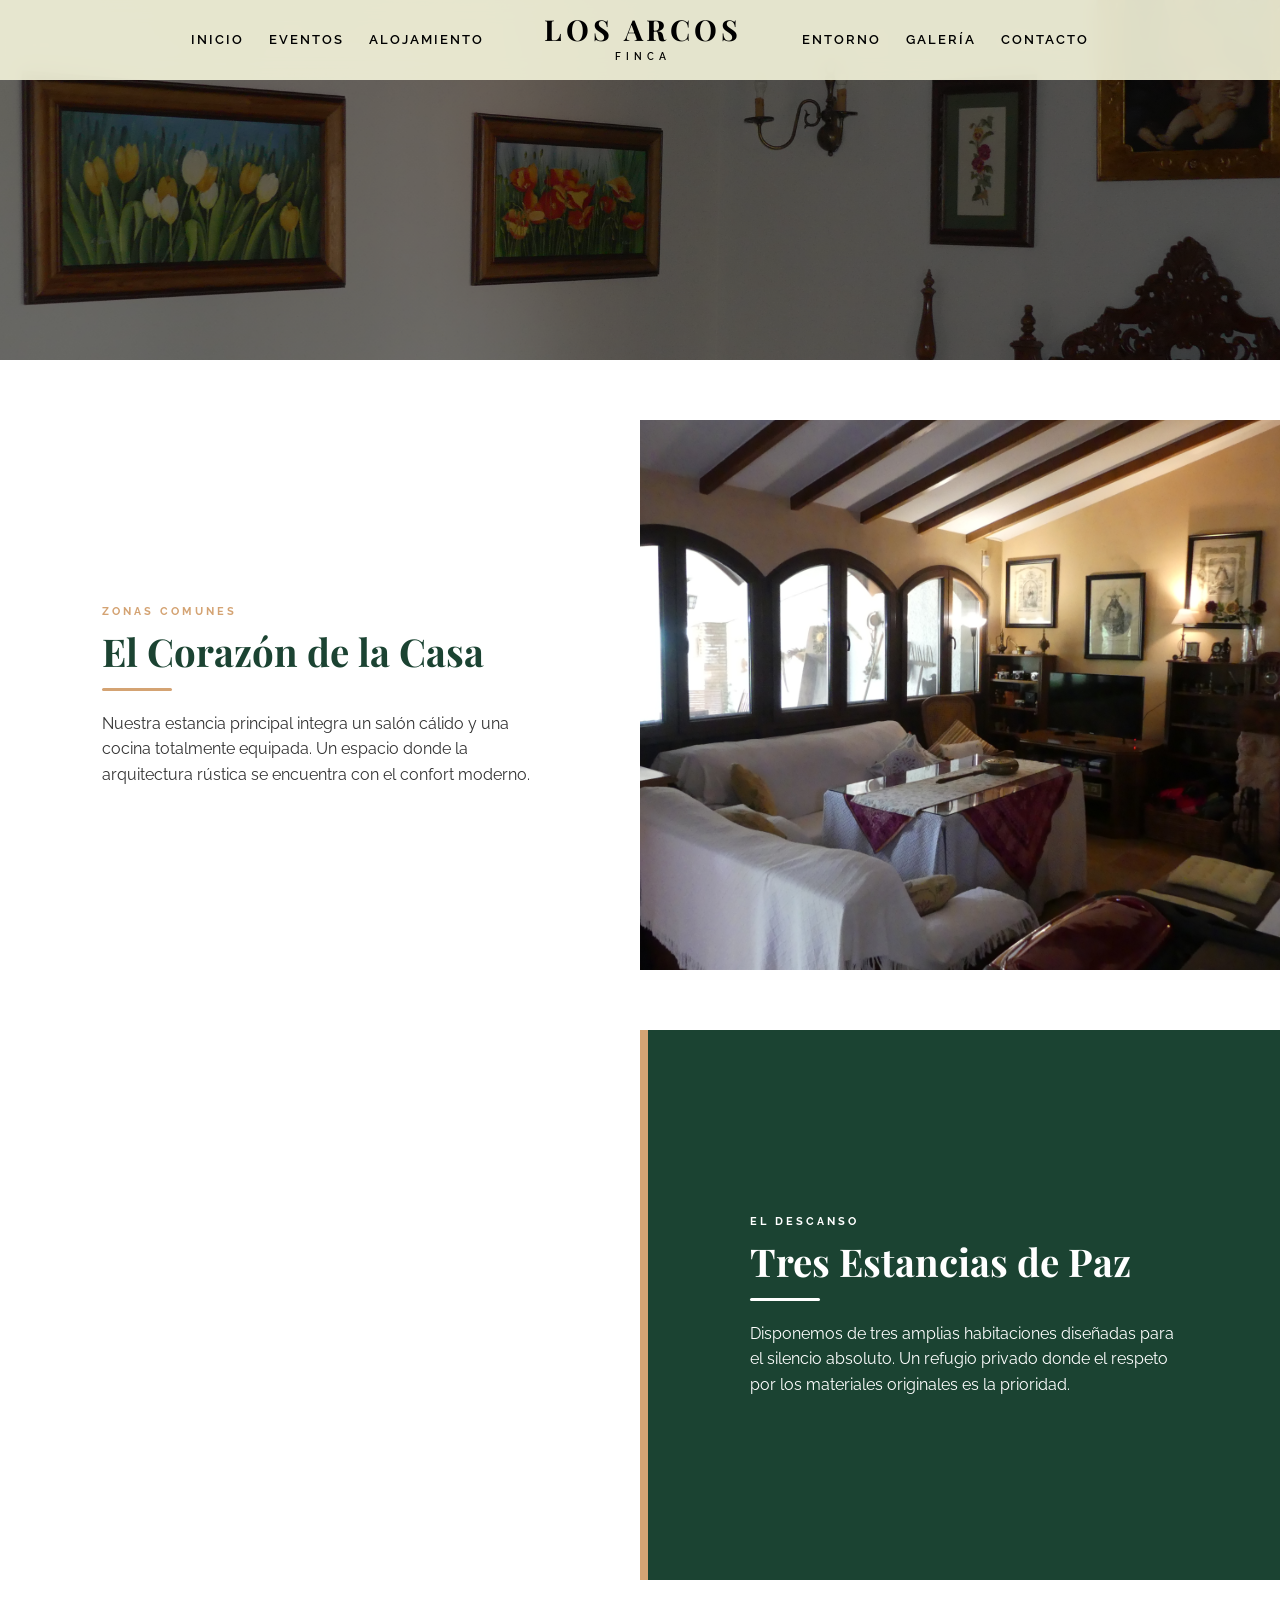
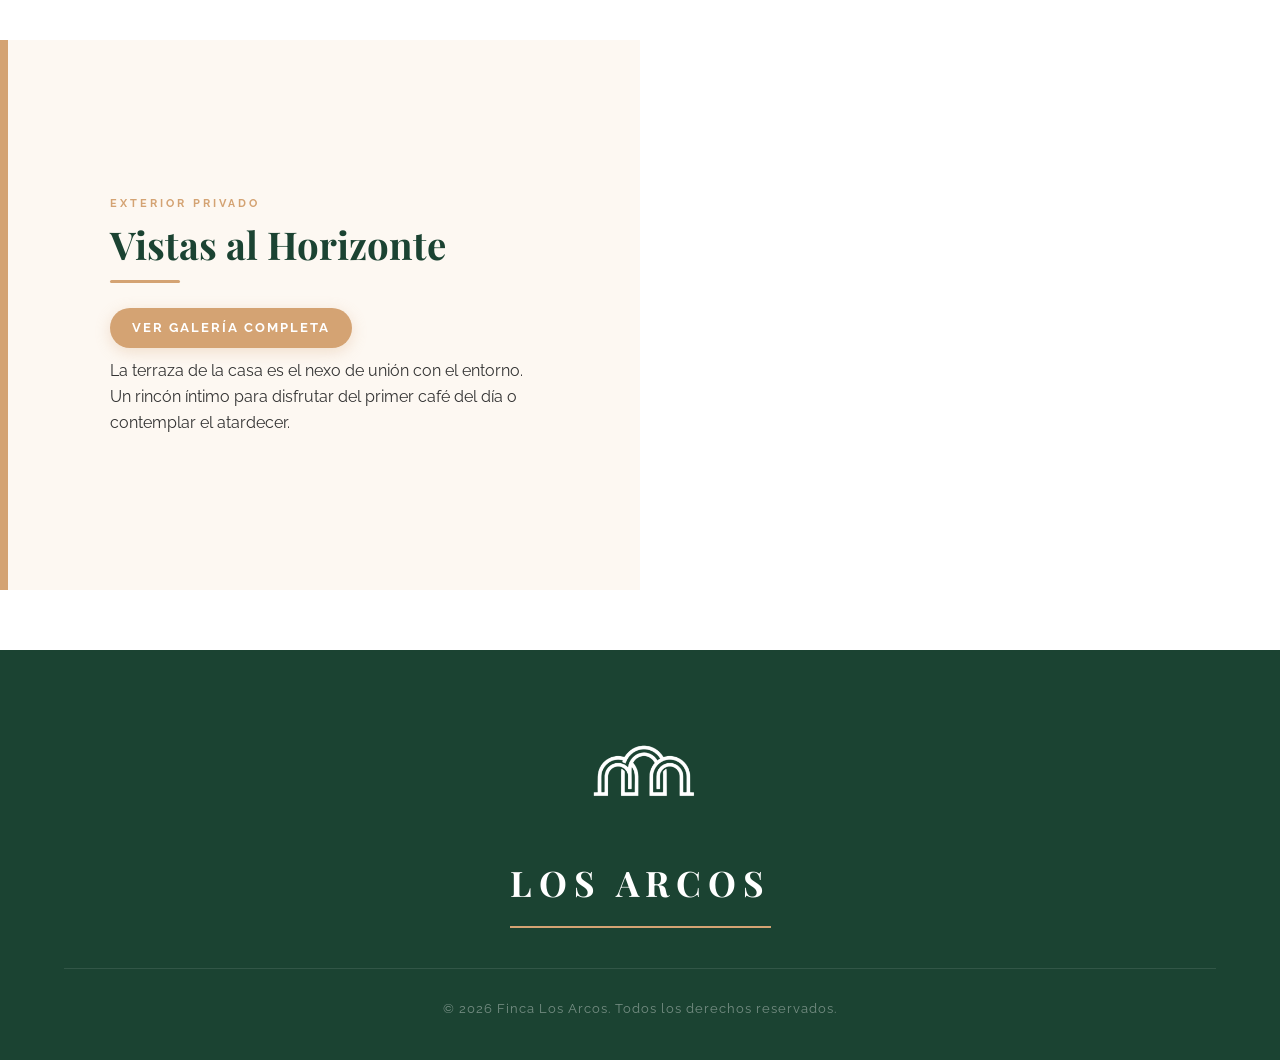
==== commit aee2569a: "arreglos fotos" ====
--- a/alojamiento.html
+++ b/alojamiento.html
@@ -44,7 +44,7 @@
                         espacio donde la arquitectura rústica se encuentra con el confort moderno.</p>
                 </div>
                 <div class="contenedor-imagen-mosaico animar" data-aos="fade-left">
-                    <div class="mosaico-imagen" style="background-image: url('Imagenes/salon.jpg');"></div>
+                    <div class="mosaico-imagen" style="background-image: url('Imagenes/Salon.JPG');"></div>
                 </div>
             </div>
         </section>
@@ -76,7 +76,7 @@
                         primer café del día o contemplar el atardecer.</p>
                 </div>
                 <div class="contenedor-imagen-mosaico animar" data-aos="fade-left">
-                    <div class="mosaico-imagen" style="background-image: url('Imagenes/terraza2.jpg');"></div>
+                    <div class="mosaico-imagen" style="background-image: url('Imagenes/Terraza2.JPG');"></div>
                 </div>
             </div>
         </section>
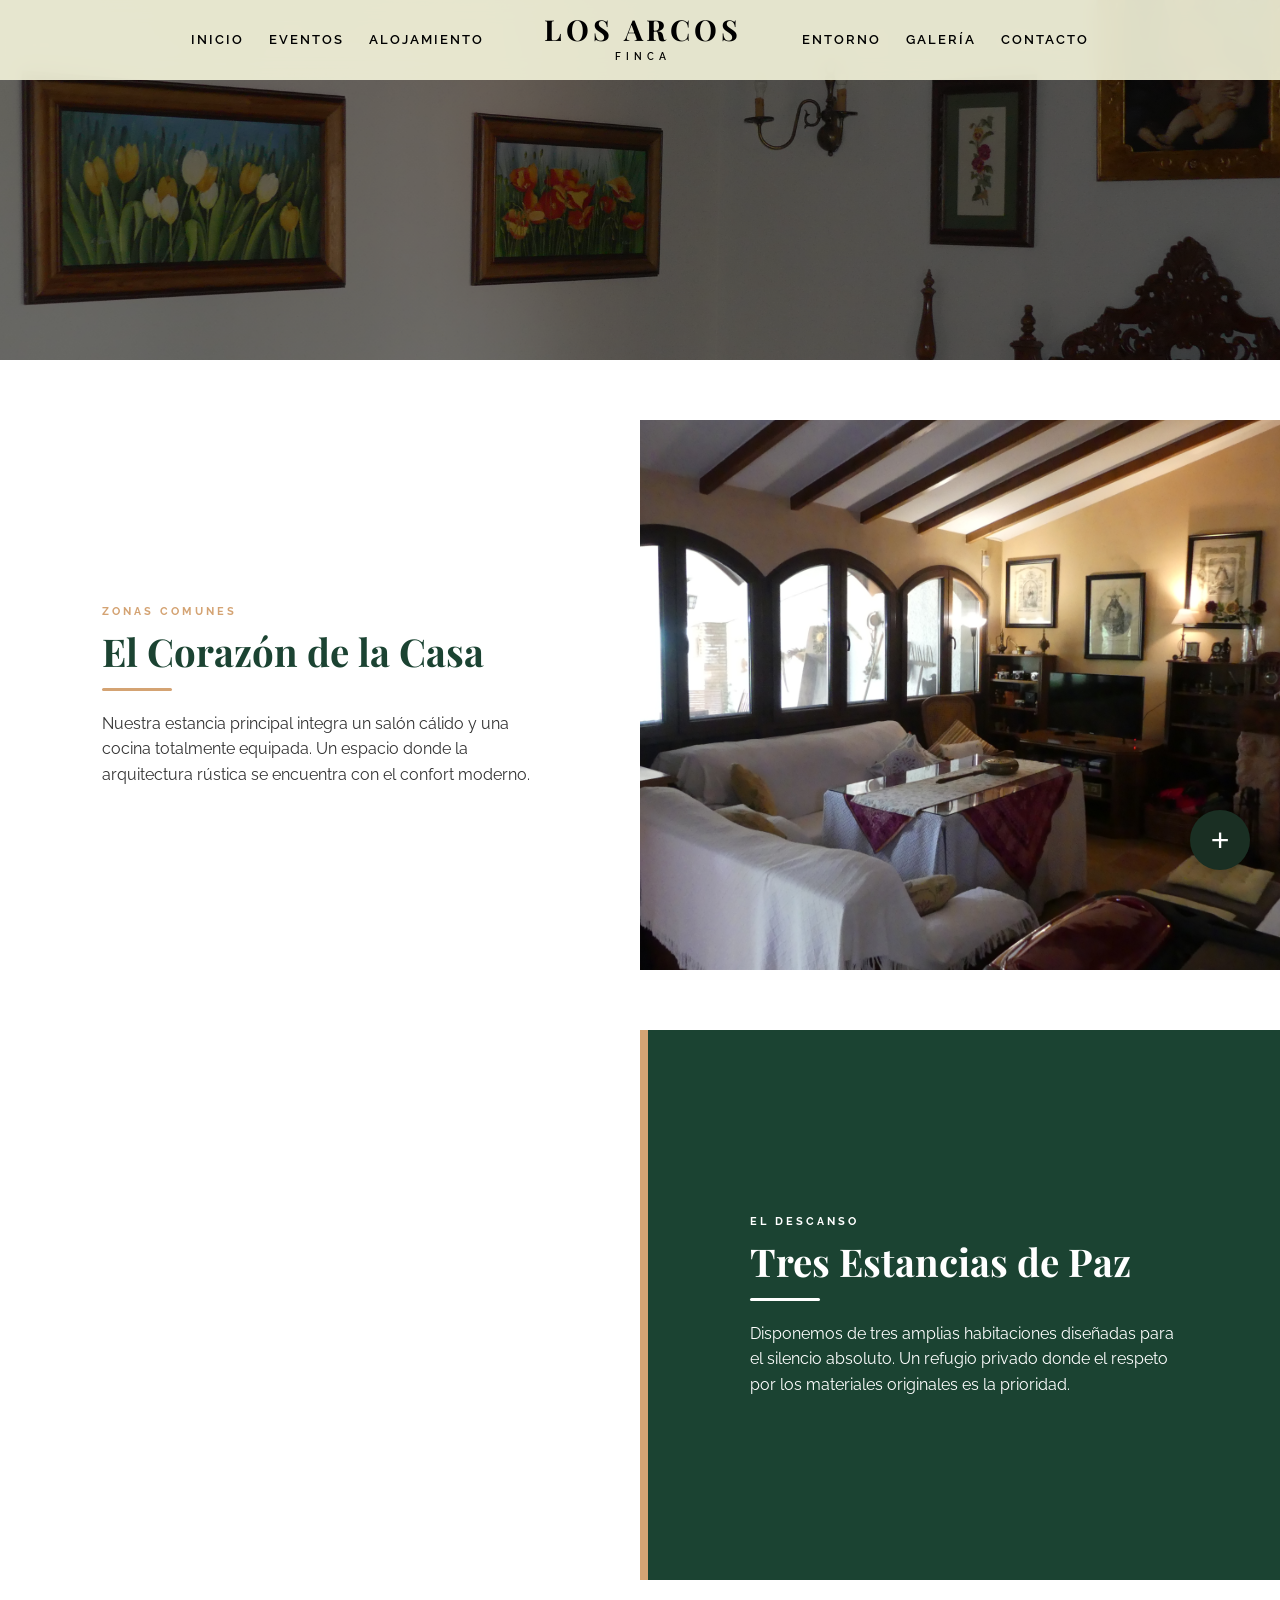
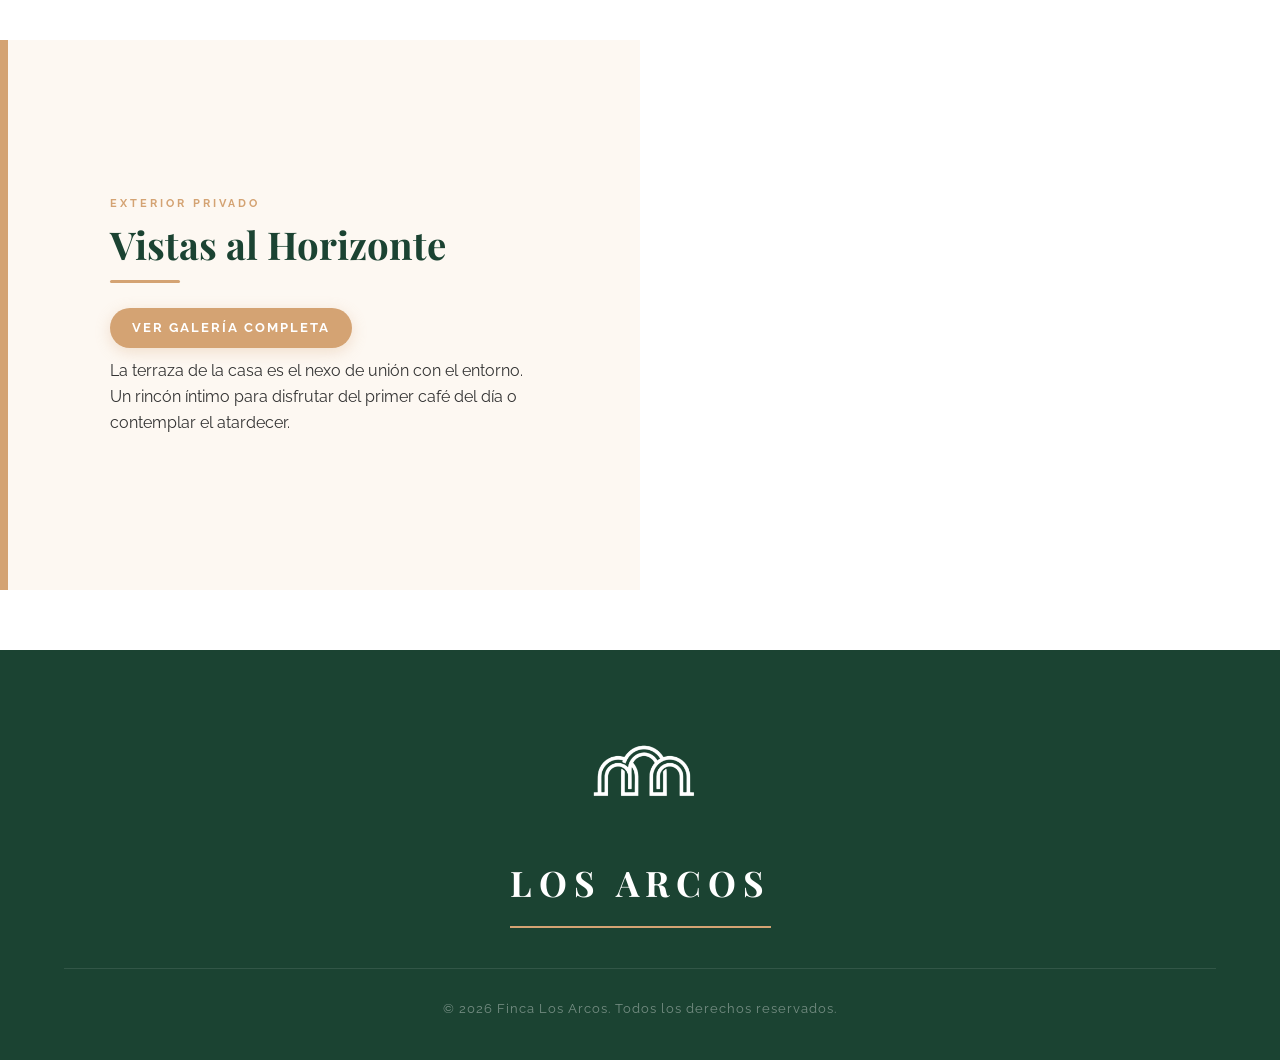
==== commit 271debf0: "Añado la nueva cuenta de insta en todas las páginas webs" ====
--- a/alojamiento.html
+++ b/alojamiento.html
@@ -96,6 +96,21 @@
         </div>
     </footer>
 
+    <div class="redes-flotantes-container">
+        <div class="redes-lista" id="menu-redes">
+            <a href="https://wa.me/34685152730?text=Hola!%20Me%20gustaría%20pedir%20información%20sobre%20la%20finca."
+                target="_blank" class="icono-red" title="WhatsApp">
+                <img src="https://upload.wikimedia.org/wikipedia/commons/6/6b/WhatsApp.svg" alt="WhatsApp">
+            </a>
+            <a href="https://instagram.com/fincalosarcos" target="_blank" class="icono-red" title="Instagram">
+                <img src="https://upload.wikimedia.org/wikipedia/commons/e/e7/Instagram_logo_2016.svg" alt="Instagram">
+            </a>
+        </div>
+        <button class="btn-flotante-main" id="btn-toggle-redes" style="font-family: Arial, sans-serif;">
+            <span id="icono-abrir" style="font-size: 32px; font-weight: 300; transition: all 0.3s;">+</span>
+        </button>
+    </div>
+
     <script src="https://unpkg.com/aos@next/dist/aos.js"></script>
     <script>
         AOS.init({
@@ -103,6 +118,21 @@
             once: true,
             offset: 150
         });
+
+        const btnRedes = document.getElementById('btn-toggle-redes');
+        const menuRedes = document.getElementById('menu-redes');
+        const iconoAbrir = document.getElementById('icono-abrir');
+
+        btnRedes.addEventListener('click', () => {
+            menuRedes.classList.toggle('mostrar-redes');
+            if (menuRedes.classList.contains('mostrar-redes')) {
+                iconoAbrir.innerHTML = '✕';
+                iconoAbrir.style.fontSize = '24px';
+            } else {
+                iconoAbrir.innerHTML = '+';
+                iconoAbrir.style.fontSize = '32px';
+            }
+        });
     </script>
 </body>
 
--- a/style.css
+++ b/style.css
@@ -128,7 +128,7 @@
 }
 
 .header-alojamiento {
-    background-image: linear-gradient(rgba(0, 0, 0, 0.5), rgba(0, 0, 0, 0.5)), url('Imagenes/Cuarto_con_aire2.JPG   ');
+    background-image: linear-gradient(rgba(0, 0, 0, 0.5), rgba(0, 0, 0, 0.5)), url('Imagenes/Cuarto_con_aire2.JPG');
     background-position: center 35%;
 }
 
@@ -699,15 +699,22 @@
         flex-direction: column;
     }
 
-    .contenedor-imagen-mosaico,
     .mosaico-texto {
         width: 100%;
         min-width: 100%;
         padding: 40px 10%;
     }
 
+    .contenedor-imagen-mosaico {
+        width: 100%;
+        min-width: 100%;
+        padding: 0;
+    }
+
     .mosaico-imagen {
-        min-height: 300px;
+        min-height: 350px;
+        display: block;
+        width: 100%;
     }
 
     .nav-principal {
@@ -794,7 +801,6 @@
     opacity: 0;
     visibility: hidden;
     transform: translateY(20px);
-    /* Empieza un poco más abajo */
     transition: all 0.3s ease;
 }
 
@@ -802,7 +808,6 @@
     opacity: 1;
     visibility: visible;
     transform: translateY(0);
-    /* Sube a su sitio */
 }
 
 .icono-red {
@@ -877,8 +882,6 @@
     margin-bottom: 40px;
 }
 
-/*AJUSTE DE NAVEGACIÓN INTERNA (GALERÍA)*/
-
 /* 1. Movimiento suave para toda la página*/
 html {
     scroll-behavior: smooth;
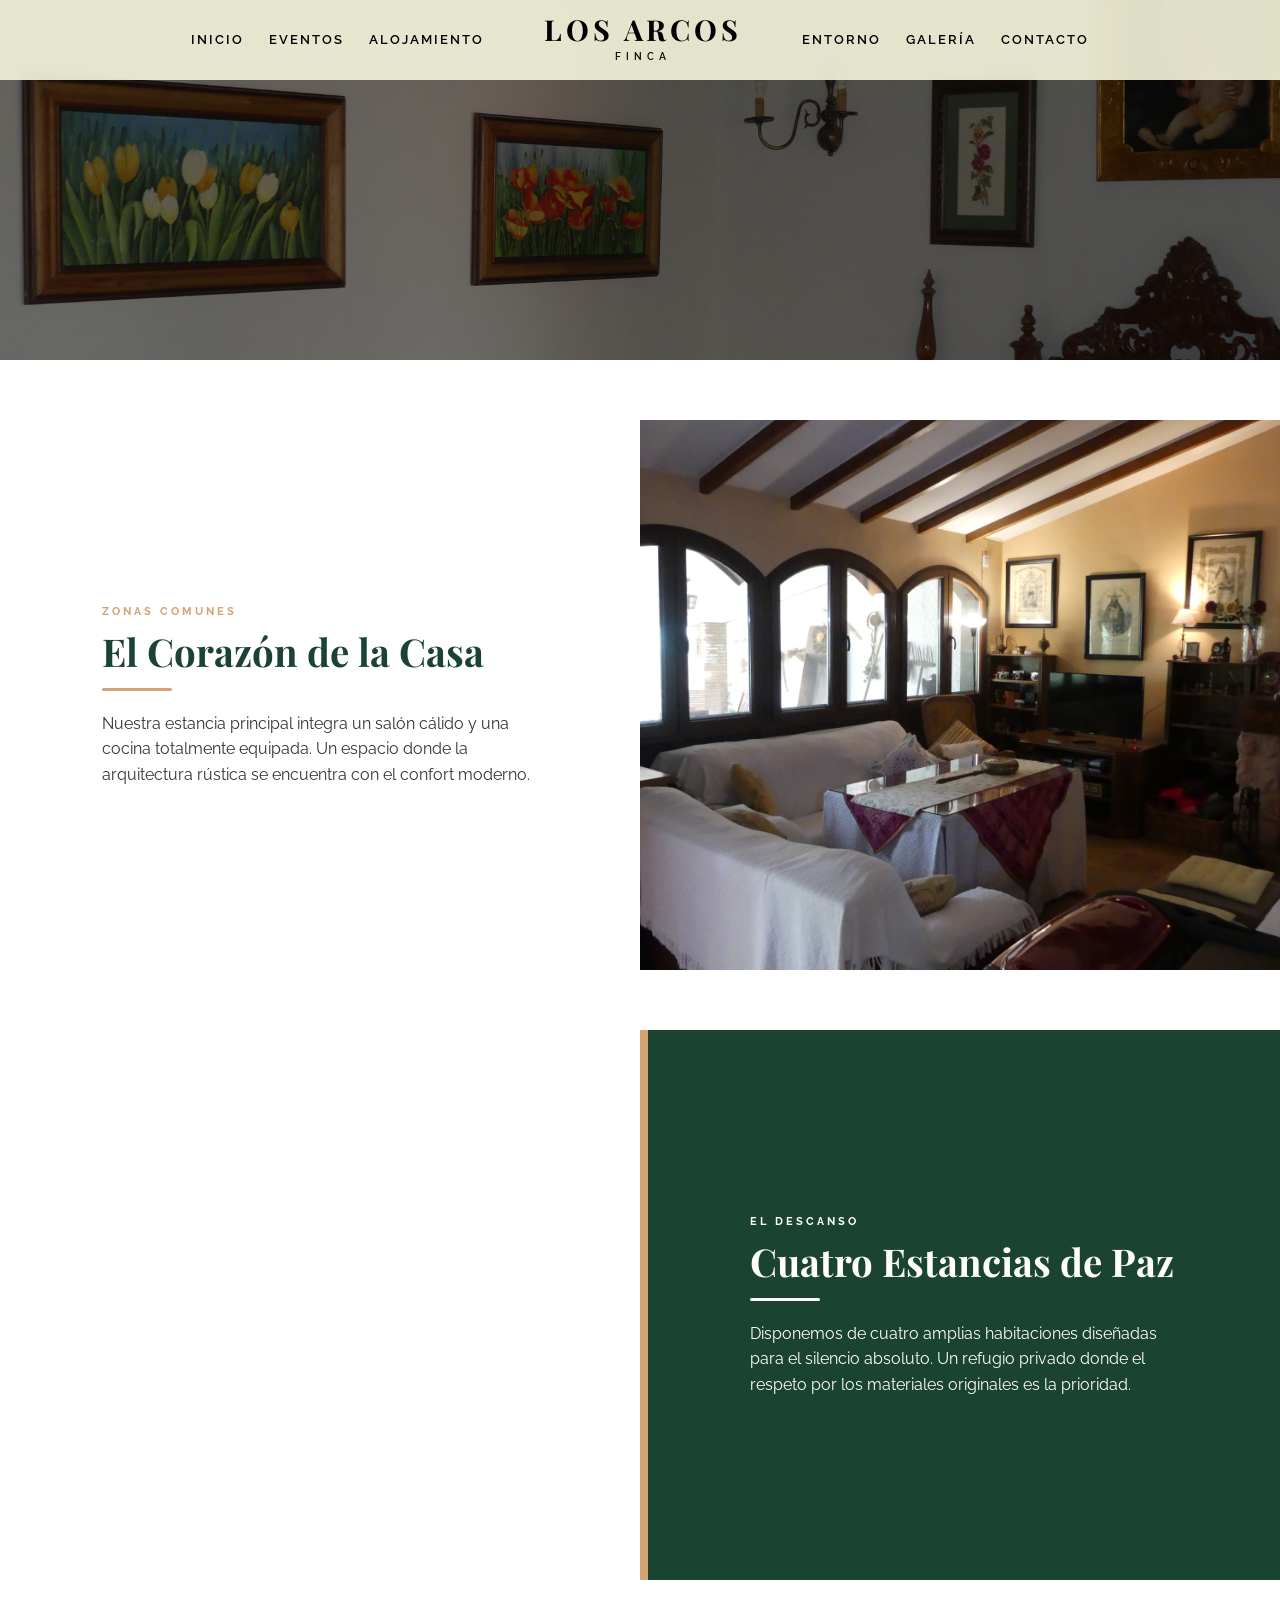
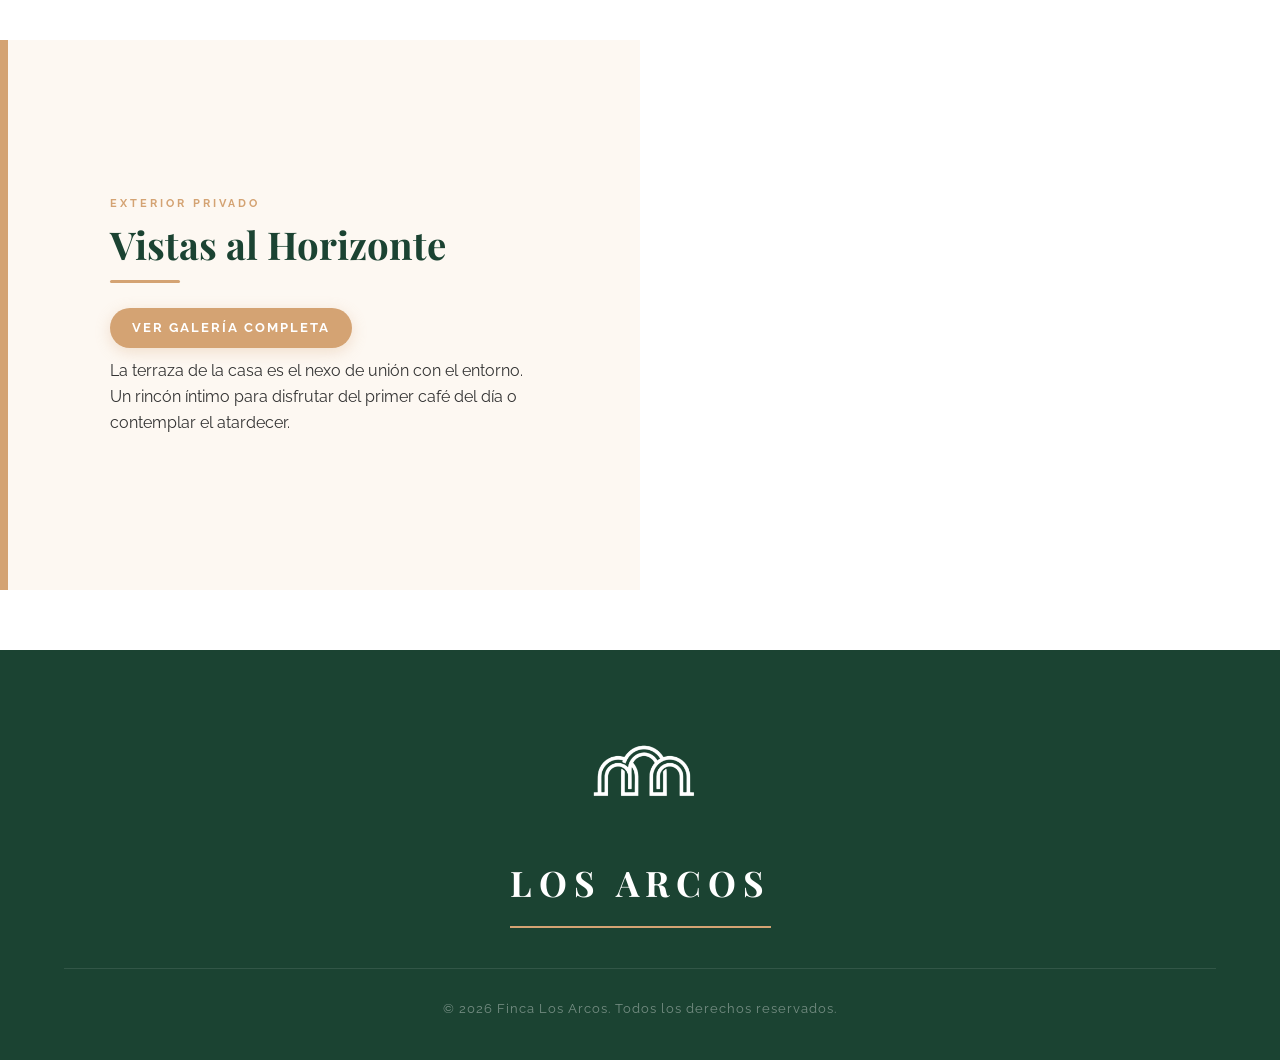
==== commit 498ee27b: "4 habitaciones" ====
--- a/alojamiento.html
+++ b/alojamiento.html
@@ -53,8 +53,8 @@
             <div class="bloque-mosaico invertido">
                 <div class="mosaico-texto animar fondo-verde-lujo" data-aos="fade-left">
                     <span class="tag-categoria">EL DESCANSO</span>
-                    <h2 class="text-blanco">Tres Estancias de Paz</h2>
-                    <p class="text-blanco-suave">Disponemos de tres amplias habitaciones diseñadas para el silencio
+                    <h2 class="text-blanco">Cuatro Estancias de Paz</h2>
+                    <p class="text-blanco-suave">Disponemos de cuatro amplias habitaciones diseñadas para el silencio
                         absoluto. Un refugio privado donde el respeto por los materiales originales es la prioridad.
                     </p>
                 </div>
@@ -96,21 +96,6 @@
         </div>
     </footer>
 
-    <div class="redes-flotantes-container">
-        <div class="redes-lista" id="menu-redes">
-            <a href="https://wa.me/34685152730?text=Hola!%20Me%20gustaría%20pedir%20información%20sobre%20la%20finca."
-                target="_blank" class="icono-red" title="WhatsApp">
-                <img src="https://upload.wikimedia.org/wikipedia/commons/6/6b/WhatsApp.svg" alt="WhatsApp">
-            </a>
-            <a href="https://instagram.com/fincalosarcos" target="_blank" class="icono-red" title="Instagram">
-                <img src="https://upload.wikimedia.org/wikipedia/commons/e/e7/Instagram_logo_2016.svg" alt="Instagram">
-            </a>
-        </div>
-        <button class="btn-flotante-main" id="btn-toggle-redes" style="font-family: Arial, sans-serif;">
-            <span id="icono-abrir" style="font-size: 32px; font-weight: 300; transition: all 0.3s;">+</span>
-        </button>
-    </div>
-
     <script src="https://unpkg.com/aos@next/dist/aos.js"></script>
     <script>
         AOS.init({
@@ -118,21 +103,6 @@
             once: true,
             offset: 150
         });
-
-        const btnRedes = document.getElementById('btn-toggle-redes');
-        const menuRedes = document.getElementById('menu-redes');
-        const iconoAbrir = document.getElementById('icono-abrir');
-
-        btnRedes.addEventListener('click', () => {
-            menuRedes.classList.toggle('mostrar-redes');
-            if (menuRedes.classList.contains('mostrar-redes')) {
-                iconoAbrir.innerHTML = '✕';
-                iconoAbrir.style.fontSize = '24px';
-            } else {
-                iconoAbrir.innerHTML = '+';
-                iconoAbrir.style.fontSize = '32px';
-            }
-        });
     </script>
 </body>
 
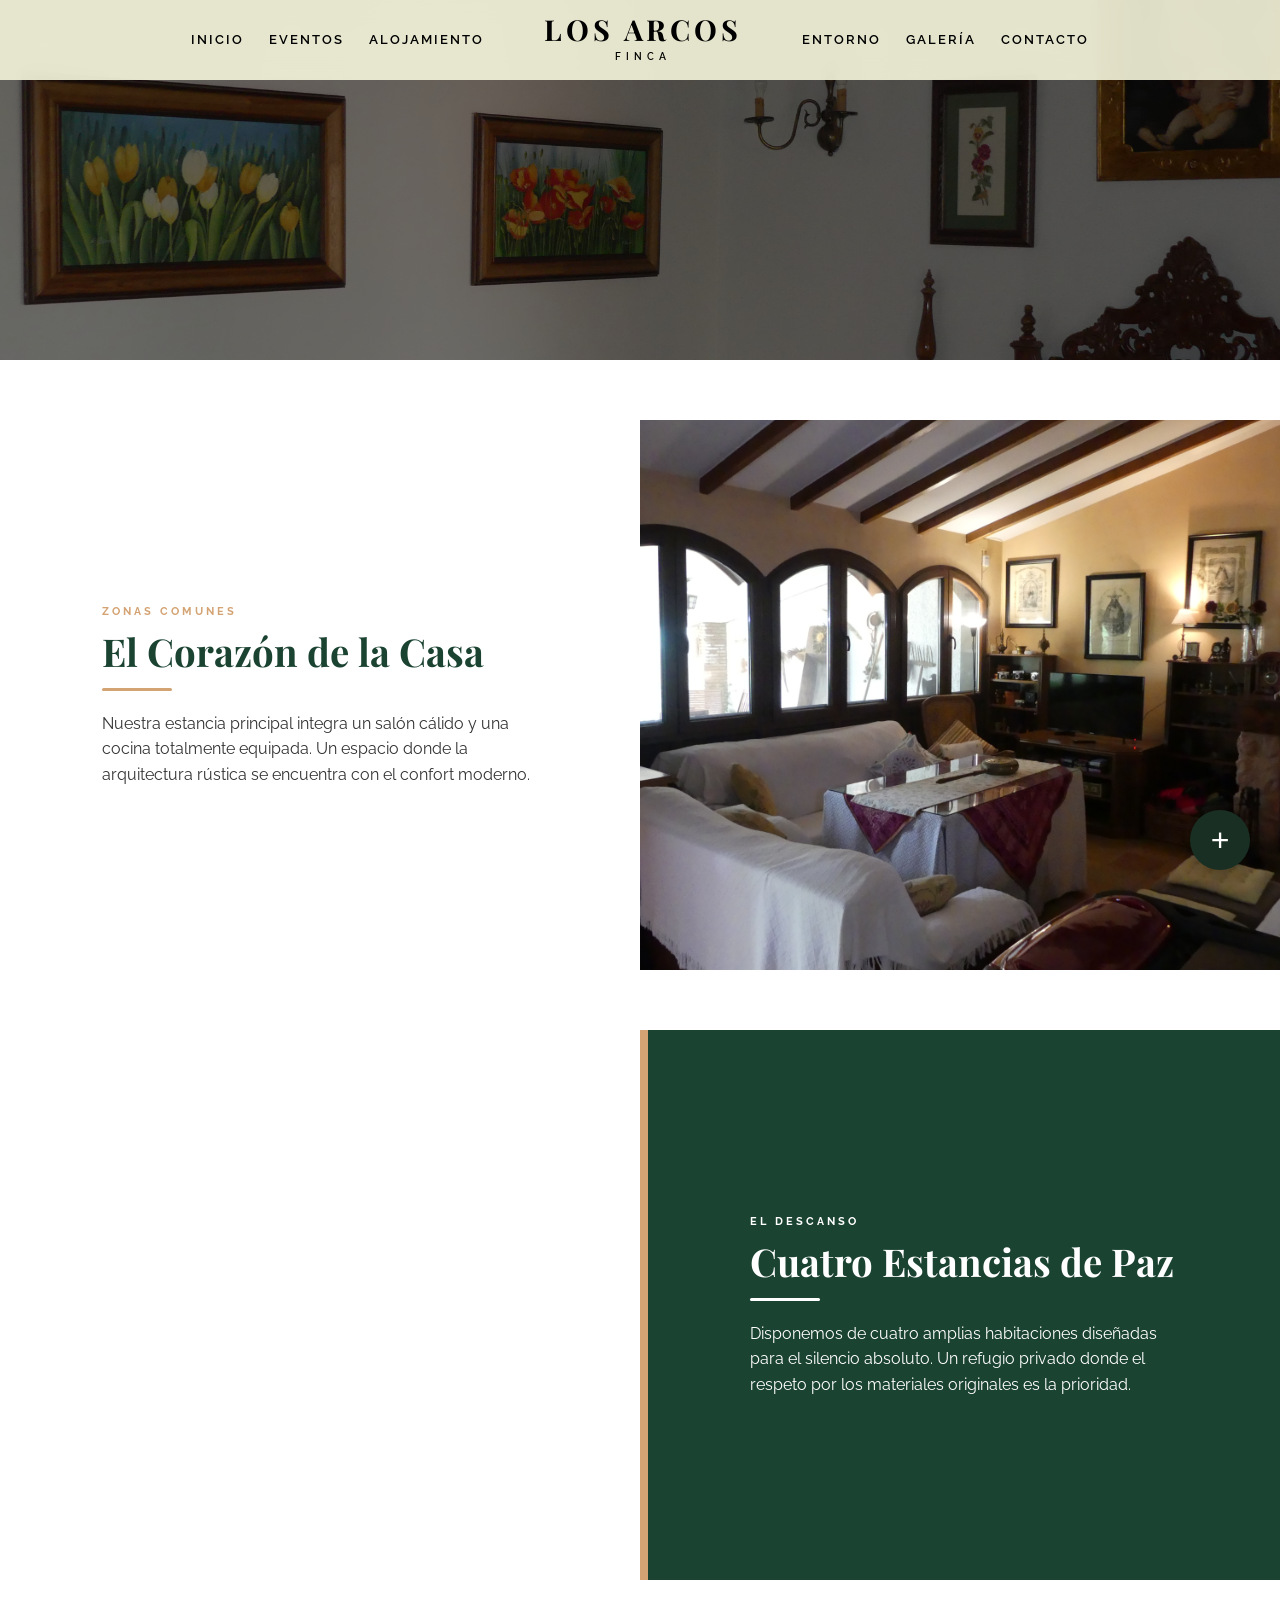
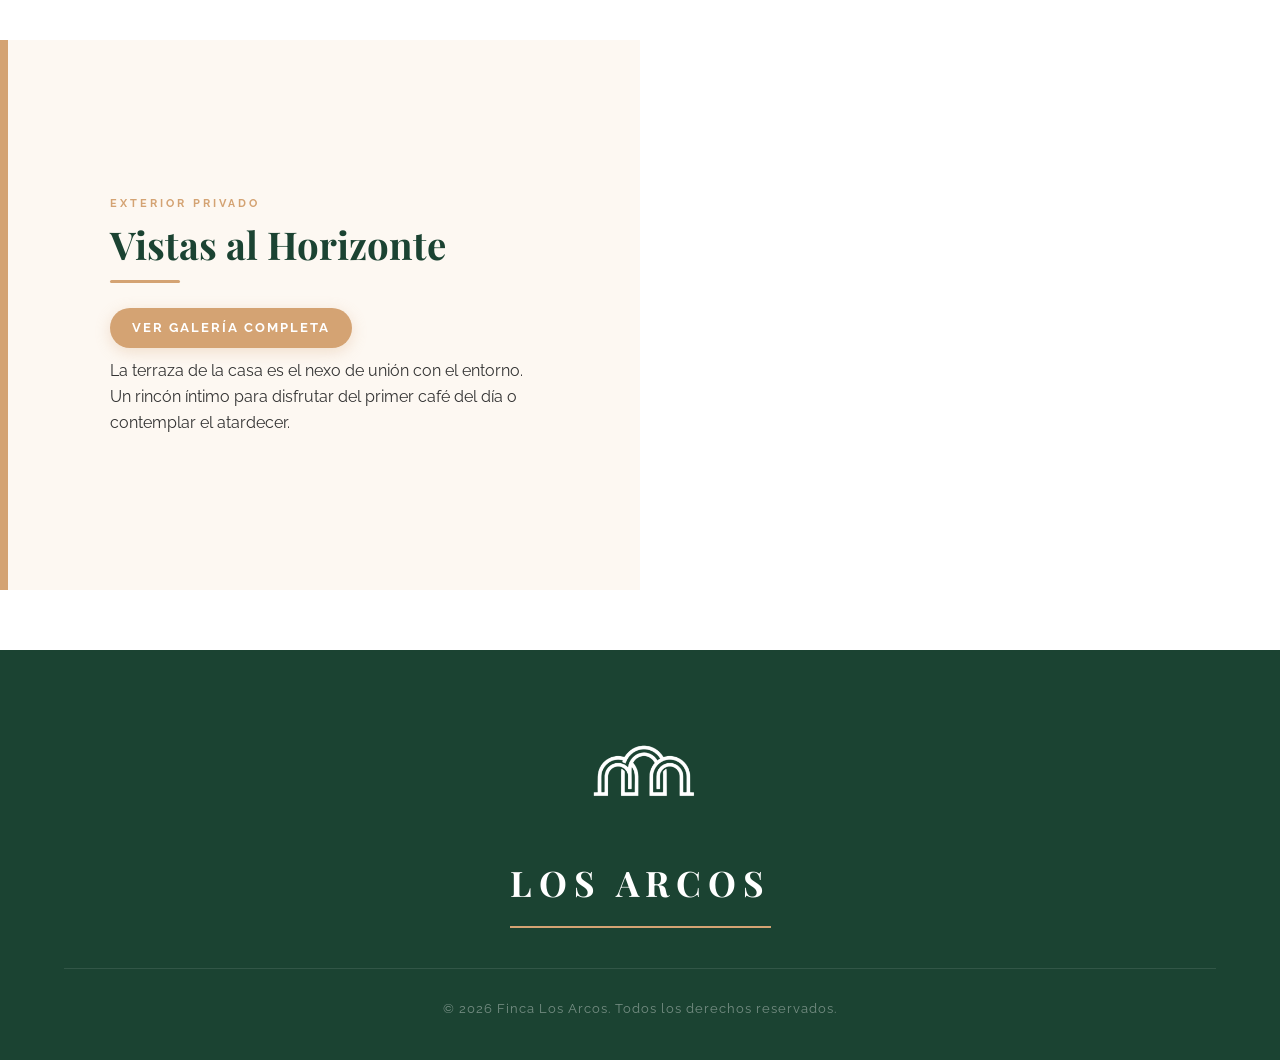
==== commit 09a710ac: "Merge branch 'main' of https://github.com/Manuel-prueba/PaginaWeb" ====
--- a/alojamiento.html
+++ b/alojamiento.html
@@ -96,6 +96,21 @@
         </div>
     </footer>
 
+    <div class="redes-flotantes-container">
+        <div class="redes-lista" id="menu-redes">
+            <a href="https://wa.me/34685152730?text=Hola!%20Me%20gustaría%20pedir%20información%20sobre%20la%20finca."
+                target="_blank" class="icono-red" title="WhatsApp">
+                <img src="https://upload.wikimedia.org/wikipedia/commons/6/6b/WhatsApp.svg" alt="WhatsApp">
+            </a>
+            <a href="https://instagram.com/fincalosarcos" target="_blank" class="icono-red" title="Instagram">
+                <img src="https://upload.wikimedia.org/wikipedia/commons/e/e7/Instagram_logo_2016.svg" alt="Instagram">
+            </a>
+        </div>
+        <button class="btn-flotante-main" id="btn-toggle-redes" style="font-family: Arial, sans-serif;">
+            <span id="icono-abrir" style="font-size: 32px; font-weight: 300; transition: all 0.3s;">+</span>
+        </button>
+    </div>
+
     <script src="https://unpkg.com/aos@next/dist/aos.js"></script>
     <script>
         AOS.init({
@@ -103,6 +118,21 @@
             once: true,
             offset: 150
         });
+
+        const btnRedes = document.getElementById('btn-toggle-redes');
+        const menuRedes = document.getElementById('menu-redes');
+        const iconoAbrir = document.getElementById('icono-abrir');
+
+        btnRedes.addEventListener('click', () => {
+            menuRedes.classList.toggle('mostrar-redes');
+            if (menuRedes.classList.contains('mostrar-redes')) {
+                iconoAbrir.innerHTML = '✕';
+                iconoAbrir.style.fontSize = '24px';
+            } else {
+                iconoAbrir.innerHTML = '+';
+                iconoAbrir.style.fontSize = '32px';
+            }
+        });
     </script>
 </body>
 
